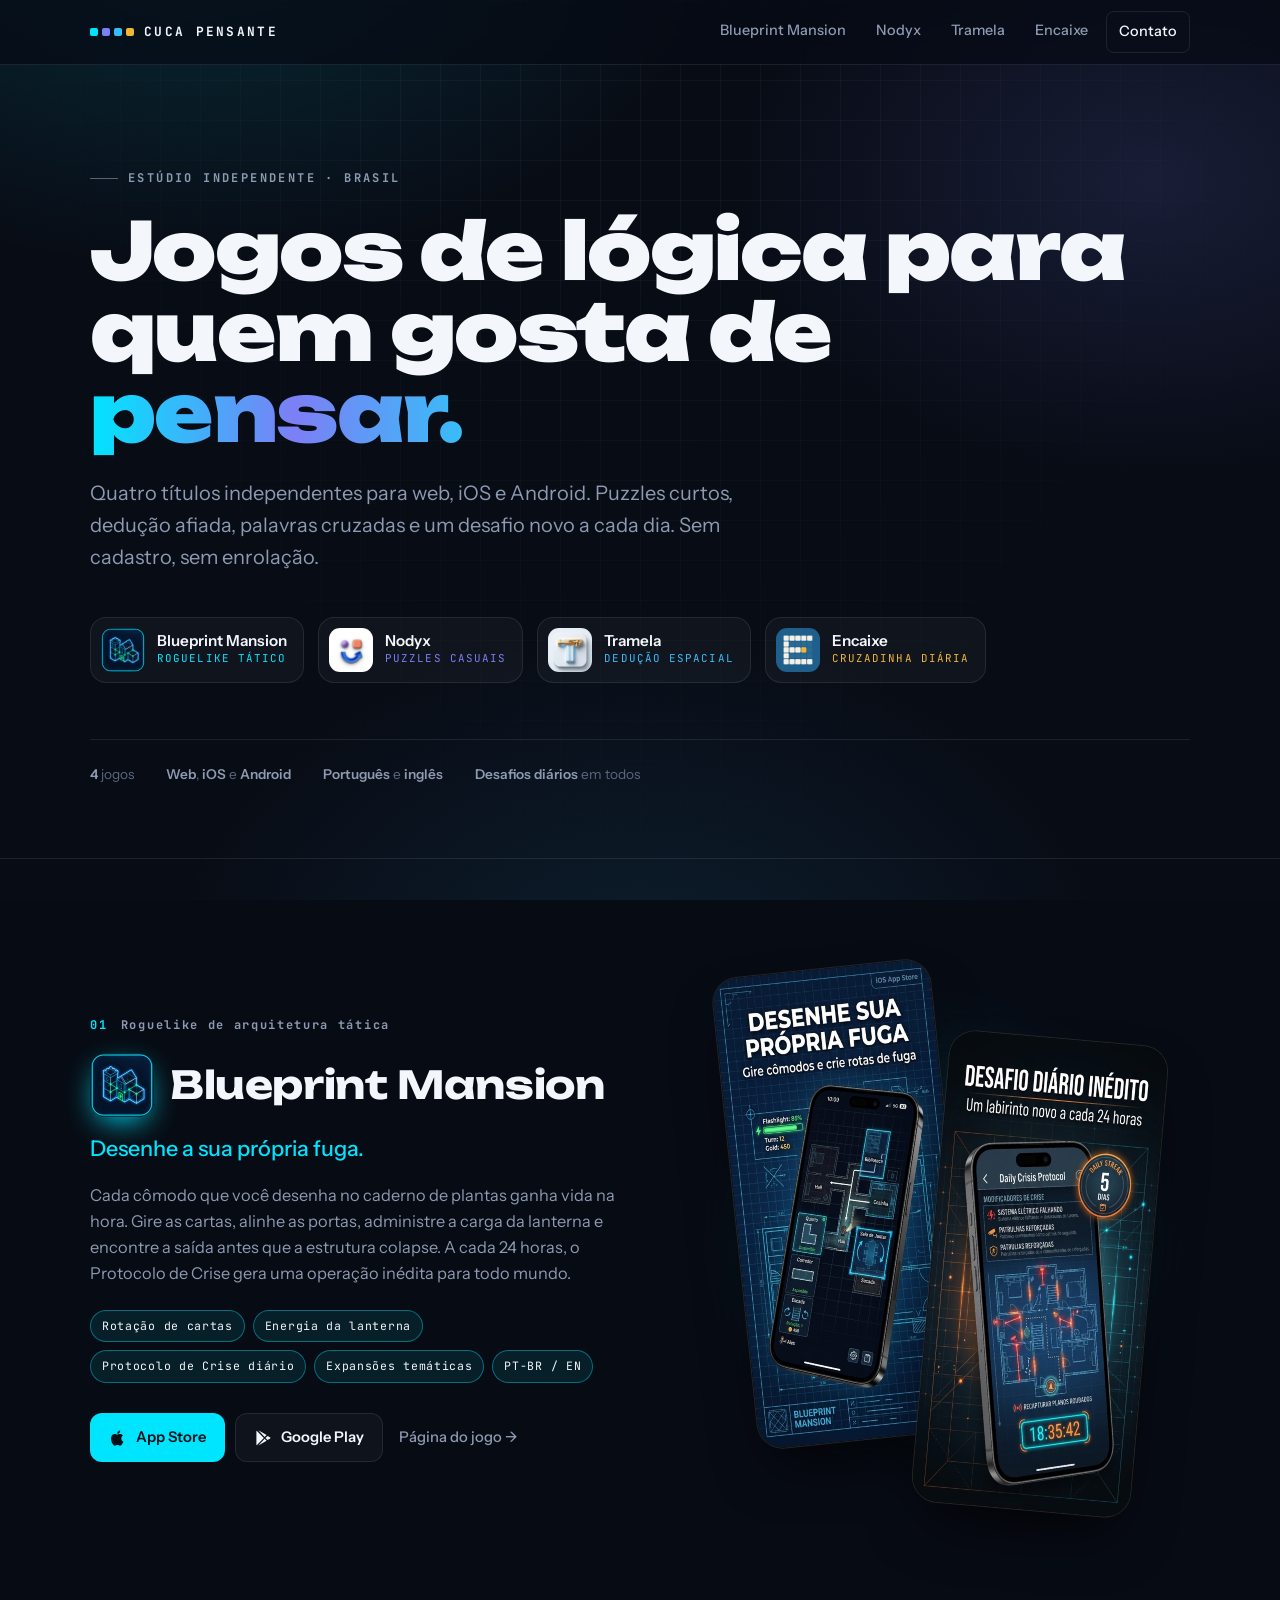
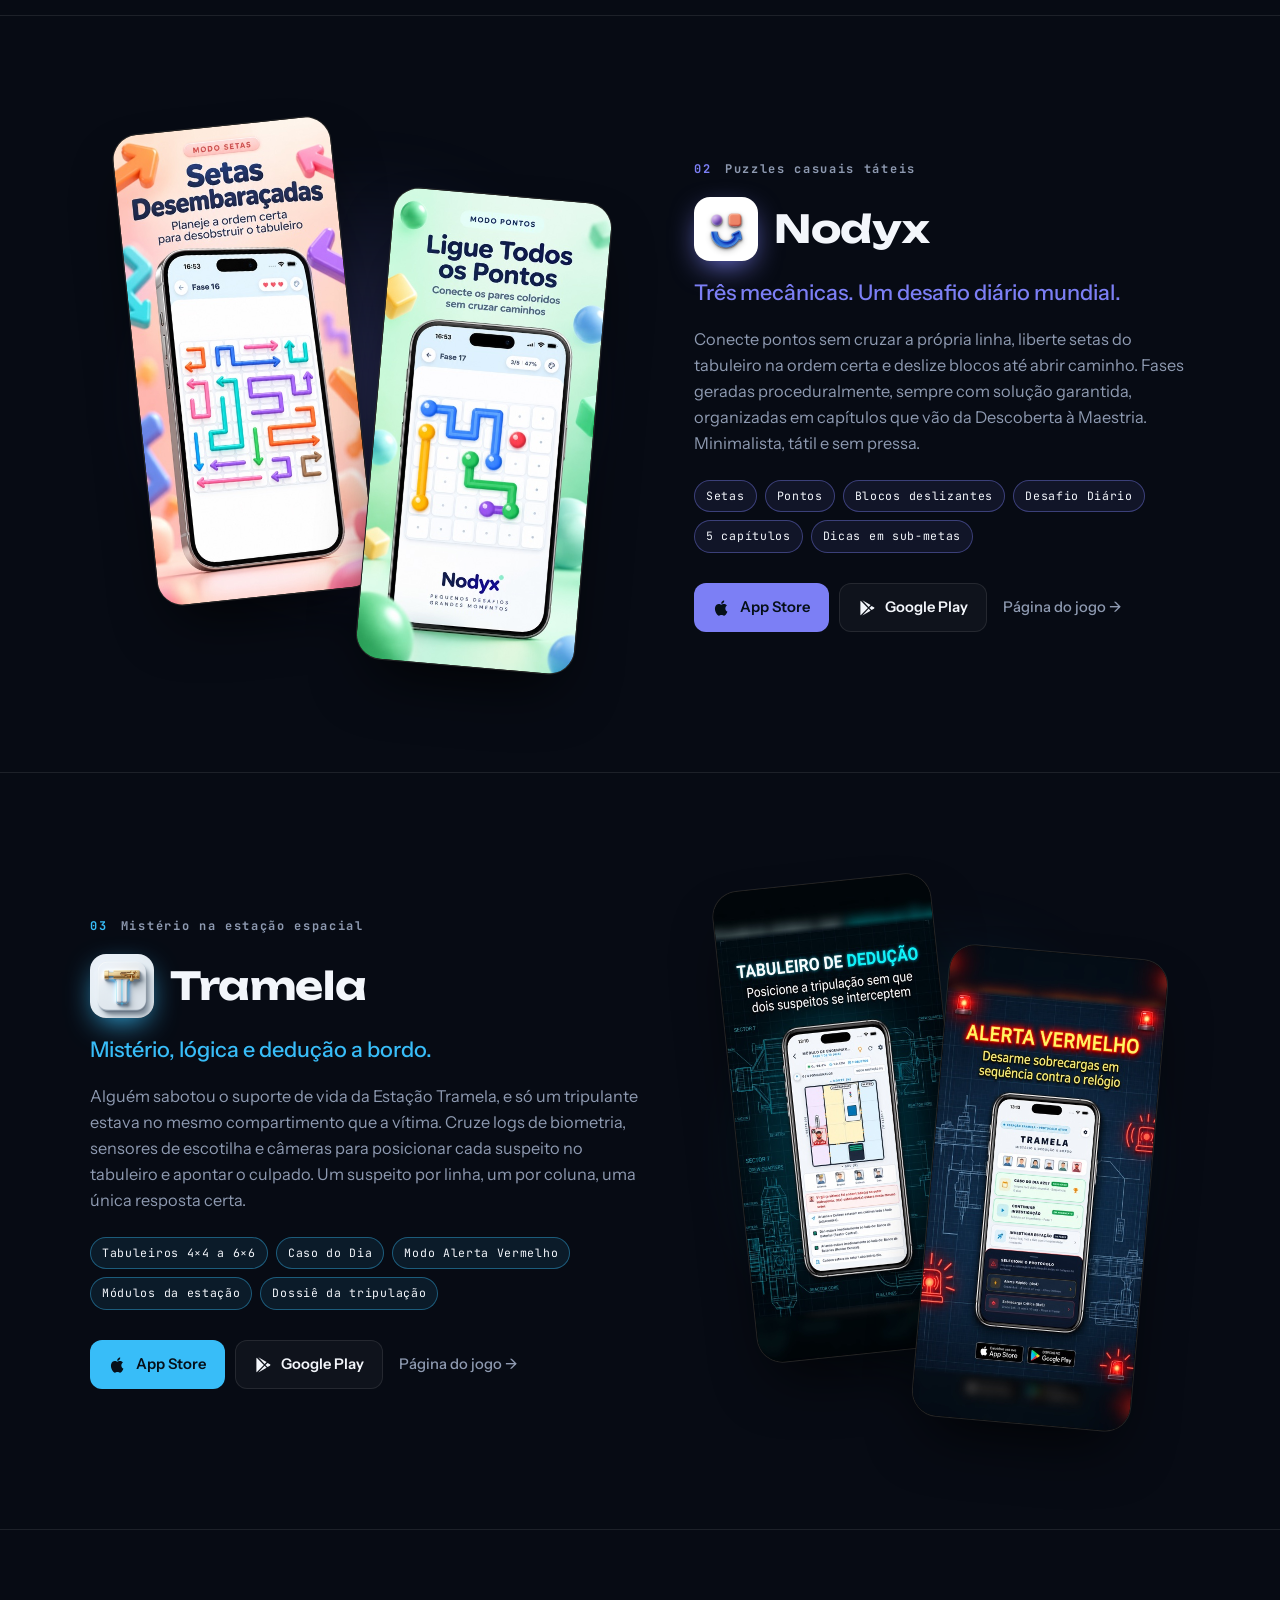
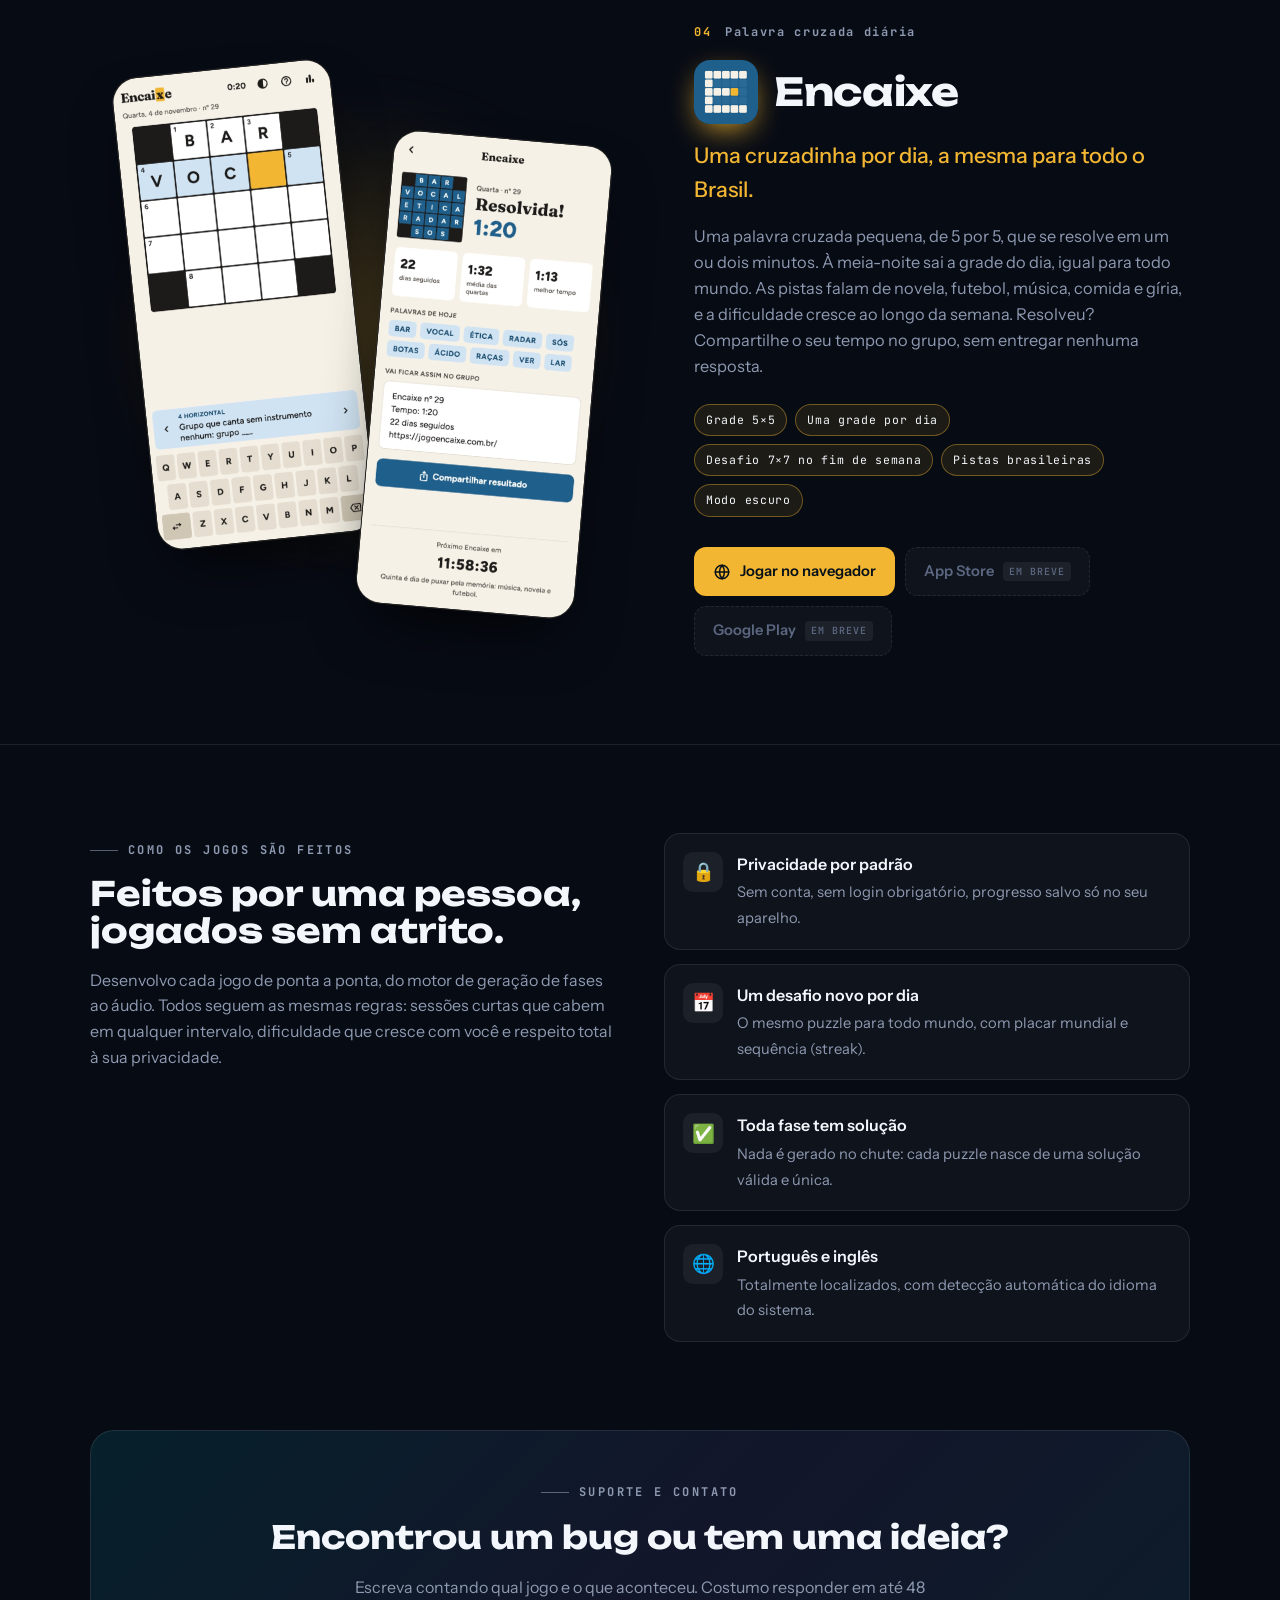
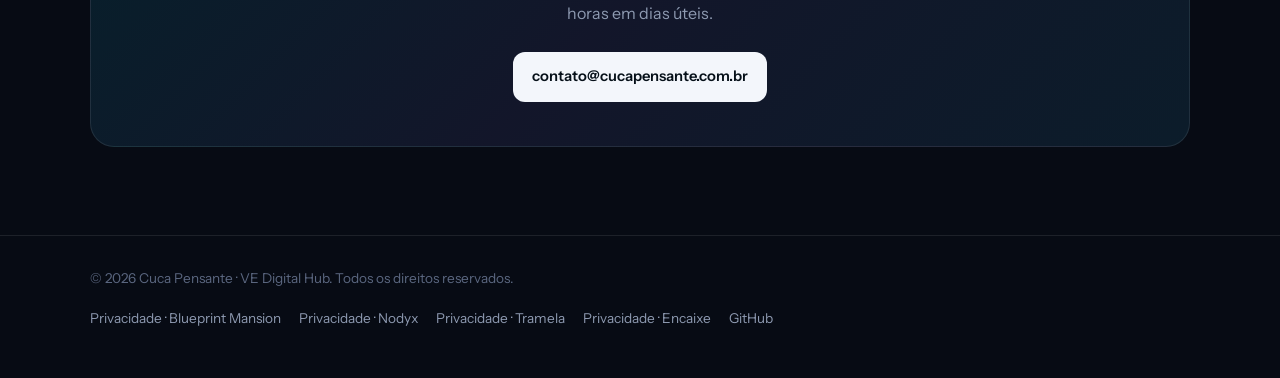
==== index.html @ a3a43d85 "feat: Cuca Pensante games hub Moved from emanuelcastro.github.io so the old address can keep serving" ====
<!DOCTYPE html>
<html lang="pt-BR">
<head>
  <meta charset="UTF-8">
  <meta name="viewport" content="width=device-width, initial-scale=1.0">
  <title>Cuca Pensante • Jogos de lógica e palavras</title>
  <meta name="description" content="Encaixe, Blueprint Mansion, Nodyx e Tramela: quatro jogos independentes de palavras, lógica, puzzle e dedução, feitos no Brasil para web, iOS e Android. Sem cadastro, sem enrolação.">
  <meta property="og:title" content="Cuca Pensante • Jogos para pensar">
  <meta property="og:description" content="Encaixe, Blueprint Mansion, Nodyx e Tramela — palavras cruzadas, puzzles de lógica e dedução para web, iOS e Android.">
  <meta property="og:type" content="website">
  <meta property="og:url" content="https://cucapensante.com.br/">
  <meta property="og:image" content="https://cucapensante.com.br/assets/blueprint-icon.png">
  <meta name="theme-color" content="#070B14">
  <link rel="icon" type="image/png" href="assets/nodyx-icon.png">
  <link rel="preconnect" href="https://fonts.googleapis.com">
  <link rel="preconnect" href="https://fonts.gstatic.com" crossorigin>
  <link href="https://fonts.googleapis.com/css2?family=Unbounded:wght@500;700;900&family=Instrument+Sans:ital,wght@0,400;0,500;0,600;1,400&family=JetBrains+Mono:wght@500;700&display=swap" rel="stylesheet">
  <style>
    :root {
      --bg: #070B14;
      --bg-2: #0C1322;
      --surface: rgba(255, 255, 255, 0.035);
      --line: rgba(255, 255, 255, 0.09);
      --text: #F3F6FB;
      --muted: #8E9AB1;
      --dim: #5B6780;

      --bm: #00E5FF;      /* Blueprint Mansion */
      --nx: #7C7FF5;      /* Nodyx */
      --tr: #38BDF8;      /* Tramela */
      --en: #F2B632;      /* Encaixe */
      --gold: #E5A93C;

      --display: 'Unbounded', system-ui, sans-serif;
      --body: 'Instrument Sans', system-ui, sans-serif;
      --mono: 'JetBrains Mono', ui-monospace, monospace;

      --ease: cubic-bezier(.2, .7, .2, 1);
    }

    * { box-sizing: border-box; margin: 0; padding: 0; }
    html { scroll-behavior: smooth; }

    body {
      font-family: var(--body);
      background: var(--bg);
      color: var(--text);
      line-height: 1.6;
      -webkit-font-smoothing: antialiased;
      overflow-x: hidden;
    }

    /* ---------- fundo: grade + brilho + grão ---------- */
    .backdrop {
      position: fixed; inset: 0; z-index: -1; pointer-events: none;
      background:
        radial-gradient(900px 600px at 15% -10%, rgba(0, 229, 255, 0.14), transparent 60%),
        radial-gradient(700px 500px at 90% 20%, rgba(124, 127, 245, 0.14), transparent 60%),
        radial-gradient(800px 600px at 50% 110%, rgba(56, 189, 248, 0.10), transparent 60%),
        var(--bg);
    }
    .backdrop::before {
      content: ""; position: absolute; inset: 0;
      background-image:
        linear-gradient(rgba(255,255,255,0.035) 1px, transparent 1px),
        linear-gradient(90deg, rgba(255,255,255,0.035) 1px, transparent 1px);
      background-size: 40px 40px;
      mask-image: radial-gradient(ellipse at 50% 0%, #000 20%, transparent 75%);
      -webkit-mask-image: radial-gradient(ellipse at 50% 0%, #000 20%, transparent 75%);
    }
    .backdrop::after {
      content: ""; position: absolute; inset: 0; opacity: .5; mix-blend-mode: overlay;
      background-image: url("data:image/svg+xml,%3Csvg xmlns='http://www.w3.org/2000/svg' width='160' height='160'%3E%3Cfilter id='n'%3E%3CfeTurbulence type='fractalNoise' baseFrequency='.9' numOctaves='2' stitchTiles='stitch'/%3E%3CfeColorMatrix values='0 0 0 0 1 0 0 0 0 1 0 0 0 0 1 0 0 0 .18 0'/%3E%3C/filter%3E%3Crect width='100%25' height='100%25' filter='url(%23n)'/%3E%3C/svg%3E");
    }

    .wrap { max-width: 1140px; margin: 0 auto; padding: 0 20px; }

    /* ---------- header ---------- */
    header {
      position: sticky; top: 0; z-index: 50;
      background: rgba(7, 11, 20, 0.7);
      backdrop-filter: blur(14px); -webkit-backdrop-filter: blur(14px);
      border-bottom: 1px solid var(--line);
    }
    .nav { display: flex; align-items: center; justify-content: space-between; height: 64px; }
    .wordmark {
      display: flex; align-items: center; gap: 10px; text-decoration: none; color: var(--text);
      font-family: var(--mono); font-size: .8rem; font-weight: 700; letter-spacing: .18em; text-transform: uppercase;
    }
    .wordmark .dots { display: flex; gap: 4px; }
    .wordmark .dots i { width: 8px; height: 8px; border-radius: 2px; display: block; }
    .wordmark .dots i:nth-child(1) { background: var(--bm); }
    .wordmark .dots i:nth-child(2) { background: var(--nx); }
    .wordmark .dots i:nth-child(3) { background: var(--tr); }
    .wordmark .dots i:nth-child(4) { background: var(--en); }
    nav { display: flex; gap: 6px; }
    nav a {
      color: var(--muted); text-decoration: none; font-size: .9rem; font-weight: 500;
      padding: 8px 12px; border-radius: 8px; transition: color .2s, background .2s;
    }
    nav a:hover { color: var(--text); background: var(--surface); }
    nav a.contact { color: var(--text); border: 1px solid var(--line); }
    @media (max-width: 640px) { nav a:not(.contact) { display: none; } }

    /* ---------- hero ---------- */
    .hero { padding: 96px 0 72px; position: relative; }
    .eyebrow {
      font-family: var(--mono); font-size: .75rem; font-weight: 700; letter-spacing: .2em; text-transform: uppercase;
      color: var(--muted); display: inline-flex; align-items: center; gap: 10px;
    }
    .eyebrow::before { content: ""; width: 28px; height: 1px; background: currentColor; opacity: .6; }
    .hero h1 {
      font-family: var(--display); font-weight: 900;
      font-size: clamp(2.3rem, 6.2vw, 5rem); line-height: 1.02; letter-spacing: -0.02em;
      margin: 22px 0 24px; max-width: 14ch;
    }
    .hero h1 em { font-style: normal; background: linear-gradient(90deg, var(--bm), var(--nx) 55%, var(--tr)); -webkit-background-clip: text; background-clip: text; color: transparent; }
    .hero p.lead { font-size: clamp(1.05rem, 1.6vw, 1.25rem); color: var(--muted); max-width: 52ch; }

    .dock {
      margin-top: 44px; display: flex; gap: 14px; flex-wrap: wrap;
    }
    .dock a {
      display: flex; align-items: center; gap: 12px; text-decoration: none; color: var(--text);
      padding: 10px 16px 10px 10px; border-radius: 16px; border: 1px solid var(--line); background: var(--surface);
      transition: transform .35s var(--ease), border-color .3s, box-shadow .3s;
    }
    .dock a:hover { transform: translateY(-4px); border-color: var(--c); box-shadow: 0 14px 40px -12px var(--c); }
    .dock img { width: 44px; height: 44px; border-radius: 11px; display: block; }
    .dock b { display: block; font-size: .95rem; font-weight: 600; line-height: 1.2; }
    .dock small { display: block; font-family: var(--mono); font-size: .68rem; letter-spacing: .1em; text-transform: uppercase; color: var(--c); }

    .hero-meta {
      margin-top: 56px; padding-top: 24px; border-top: 1px solid var(--line);
      display: flex; gap: 32px; flex-wrap: wrap; color: var(--dim); font-size: .85rem;
    }
    .hero-meta span b { color: var(--muted); font-weight: 600; }

    /* ---------- seções de jogo ---------- */
    .game { padding: 88px 0; border-top: 1px solid var(--line); position: relative; }
    .game .wrap {
      display: grid; grid-template-columns: 1.05fr .95fr; gap: 56px; align-items: center;
    }
    .game.flip .wrap > .copy { order: 2; }
    .game.flip .wrap > .visual { order: 1; }
    @media (max-width: 860px) {
      .game { padding: 64px 0; }
      .game .wrap { grid-template-columns: 1fr; gap: 40px; }
      .game.flip .wrap > .copy { order: 1; }
      .game.flip .wrap > .visual { order: 2; }
    }

    .game .num {
      font-family: var(--mono); font-size: .75rem; letter-spacing: .2em; color: var(--c); font-weight: 700;
      display: inline-flex; align-items: center; gap: 12px; margin-bottom: 18px;
    }
    .game .num::after { content: attr(data-tag); color: var(--muted); letter-spacing: .14em; }
    .game .title { display: flex; align-items: center; gap: 16px; margin-bottom: 14px; }
    .game .title img { width: 64px; height: 64px; border-radius: 16px; box-shadow: 0 10px 30px -8px var(--c); }
    .game h2 { font-family: var(--display); font-weight: 700; font-size: clamp(1.6rem, 3.2vw, 2.4rem); line-height: 1.05; letter-spacing: -0.01em; }
    .game h3 { font-family: var(--body); font-weight: 500; font-size: clamp(1.1rem, 1.8vw, 1.35rem); color: var(--c); margin-bottom: 16px; }
    .game p { color: var(--muted); font-size: 1.02rem; max-width: 56ch; }

    .chips { display: flex; flex-wrap: wrap; gap: 8px; margin: 24px 0 30px; }
    .chips span {
      font-family: var(--mono); font-size: .72rem; letter-spacing: .06em; padding: 6px 11px; border-radius: 999px;
      border: 1px solid color-mix(in srgb, var(--c) 40%, transparent); color: var(--text);
      background: color-mix(in srgb, var(--c) 9%, transparent);
    }

    .actions { display: flex; flex-wrap: wrap; gap: 10px; align-items: center; }
    .btn {
      display: inline-flex; align-items: center; gap: 9px; text-decoration: none; font-weight: 600; font-size: .92rem;
      padding: 12px 18px; border-radius: 12px; border: 1px solid var(--line); color: var(--text); background: var(--surface);
      transition: transform .3s var(--ease), border-color .2s, background .2s;
    }
    .btn svg { width: 18px; height: 18px; flex: none; }
    .btn:hover { transform: translateY(-2px); border-color: var(--c); }
    .btn.primary { background: var(--c); color: #061019; border-color: transparent; }
    .btn.primary:hover { filter: brightness(1.08); }
    .btn.soon { color: var(--dim); cursor: default; border-style: dashed; }
    .btn.soon:hover { transform: none; border-color: var(--line); }
    .btn.soon small { font-family: var(--mono); font-size: .62rem; letter-spacing: .1em; text-transform: uppercase; padding: 2px 6px; border-radius: 4px; background: rgba(255,255,255,.06); }
    .link {
      color: var(--muted); text-decoration: none; font-size: .92rem; font-weight: 500; padding: 12px 6px;
      transition: color .2s;
    }
    .link:hover { color: var(--c); }
    .link::after { content: " →"; }

    /* visual: screenshots empilhados */
    .visual { position: relative; }
    .visual::before {
      content: ""; position: absolute; inset: 10% 5%; border-radius: 50%; z-index: 0;
      background: radial-gradient(closest-side, color-mix(in srgb, var(--c) 28%, transparent), transparent);
      filter: blur(30px);
    }
    .shots { position: relative; z-index: 1; height: 580px; }
    .shot {
      position: absolute; width: 52%; max-width: 220px; border-radius: 26px; overflow: hidden;
      border: 1px solid rgba(255,255,255,.14); background: #000;
      box-shadow: 0 30px 60px -20px rgba(0,0,0,.8), 0 0 0 1px rgba(0,0,0,.6) inset;
      transition: transform .6s var(--ease);
    }
    .shot img { width: 100%; display: block; }
    .shot.a { left: 8%; top: 20px; transform: rotate(-6deg); }
    .shot.b { right: 8%; top: 90px; transform: rotate(5deg); }
    .visual:hover .shot.a { transform: rotate(-8deg) translate(-8px, -6px); }
    .visual:hover .shot.b { transform: rotate(7deg) translate(8px, 6px); }
    @media (max-width: 860px) {
      .shots { height: min(520px, calc(0.46 * (100vw - 40px) * 2.17 + 70px)); }
      .shot { width: 46%; }
      .shot.b { top: 60px; }
    }

    /* ---------- faixa "sobre" ---------- */
    .about { padding: 88px 0; border-top: 1px solid var(--line); }
    .about .wrap { display: grid; grid-template-columns: 1fr 1fr; gap: 48px; align-items: start; }
    @media (max-width: 860px) { .about .wrap { grid-template-columns: 1fr; } }
    .about h2 { font-family: var(--display); font-weight: 700; font-size: clamp(1.5rem, 3vw, 2.1rem); line-height: 1.1; margin: 16px 0 18px; }
    .about p { color: var(--muted); max-width: 50ch; }
    .principles { display: grid; gap: 14px; }
    .principle {
      display: grid; grid-template-columns: 40px 1fr; gap: 14px; padding: 18px; border-radius: 16px;
      border: 1px solid var(--line); background: var(--surface);
    }
    .principle .ic { width: 40px; height: 40px; border-radius: 10px; display: grid; place-items: center; font-size: 1.15rem; background: rgba(255,255,255,.05); }
    .principle b { display: block; font-weight: 600; margin-bottom: 2px; }
    .principle span { color: var(--muted); font-size: .92rem; }

    /* ---------- contato + footer ---------- */
    .contact-band { padding: 0 0 88px; }
    .contact-band .card {
      border-radius: 24px; padding: 44px; text-align: center; position: relative; overflow: hidden;
      border: 1px solid var(--line);
      background: linear-gradient(135deg, rgba(0,229,255,.10), rgba(124,127,245,.10) 50%, rgba(56,189,248,.10));
    }
    .contact-band h2 { font-family: var(--display); font-weight: 700; font-size: clamp(1.4rem, 2.8vw, 2rem); margin: 10px 0 12px; }
    .contact-band p { color: var(--muted); max-width: 52ch; margin: 0 auto 26px; }
    .contact-band .btn.primary { --c: var(--text); }

    footer { border-top: 1px solid var(--line); padding: 32px 0 48px; color: var(--dim); font-size: .85rem; }
    footer .wrap { display: flex; flex-wrap: wrap; justify-content: space-between; gap: 18px; align-items: center; }
    footer .links { display: flex; flex-wrap: wrap; gap: 6px 18px; }
    footer a { color: var(--muted); text-decoration: none; }
    footer a:hover { color: var(--text); }

    /* ---------- animações de entrada ---------- */
    .reveal { opacity: 0; transform: translateY(22px); transition: opacity .8s var(--ease), transform .8s var(--ease); }
    .reveal.in { opacity: 1; transform: none; }
    .hero .reveal { transition-delay: calc(var(--i, 0) * 110ms); }
    @media (prefers-reduced-motion: reduce) {
      .reveal { opacity: 1; transform: none; transition: none; }
    }
  </style>
</head>
<body>
  <div class="backdrop" aria-hidden="true"></div>

  <header>
    <div class="wrap nav">
      <a href="#" class="wordmark"><span class="dots"><i></i><i></i><i></i><i></i></span>Cuca Pensante</a>
      <nav>
        <a href="#blueprint-mansion">Blueprint Mansion</a>
        <a href="#nodyx">Nodyx</a>
        <a href="#tramela">Tramela</a>
        <a href="#encaixe">Encaixe</a>
        <a href="#contato" class="contact">Contato</a>
      </nav>
    </div>
  </header>

  <main>
    <!-- ================= HERO ================= -->
    <section class="hero">
      <div class="wrap">
        <div class="eyebrow reveal" style="--i:0">Estúdio independente · Brasil</div>
        <h1 class="reveal" style="--i:1">Jogos de lógica para quem gosta de <em>pensar.</em></h1>
        <p class="lead reveal" style="--i:2">Quatro títulos independentes para web, iOS e Android. Puzzles curtos, dedução afiada, palavras cruzadas e um desafio novo a cada dia. Sem cadastro, sem enrolação.</p>

        <div class="dock reveal" style="--i:3">
          <a href="#blueprint-mansion" style="--c: var(--bm)">
            <img src="assets/blueprint-icon.png" alt="">
            <span><b>Blueprint Mansion</b><small>Roguelike tático</small></span>
          </a>
          <a href="#nodyx" style="--c: var(--nx)">
            <img src="assets/nodyx-icon.png" alt="">
            <span><b>Nodyx</b><small>Puzzles casuais</small></span>
          </a>
          <a href="#tramela" style="--c: var(--tr)">
            <img src="assets/tramela-icon.png" alt="">
            <span><b>Tramela</b><small>Dedução espacial</small></span>
          </a>
          <a href="#encaixe" style="--c: var(--en)">
            <img src="assets/encaixe-icon.png" alt="">
            <span><b>Encaixe</b><small>Cruzadinha diária</small></span>
          </a>
        </div>

        <div class="hero-meta reveal" style="--i:4">
          <span><b>4</b> jogos</span>
          <span><b>Web</b>, <b>iOS</b> e <b>Android</b></span>
          <span><b>Português</b> e <b>inglês</b></span>
          <span><b>Desafios diários</b> em todos</span>
        </div>
      </div>
    </section>

    <!-- ================= BLUEPRINT MANSION ================= -->
    <section class="game" id="blueprint-mansion" style="--c: var(--bm)">
      <div class="wrap">
        <div class="copy reveal">
          <div class="num" data-tag="Roguelike de arquitetura tática">01</div>
          <div class="title">
            <img src="assets/blueprint-icon.png" alt="Ícone do Blueprint Mansion">
            <h2>Blueprint Mansion</h2>
          </div>
          <h3>Desenhe a sua própria fuga.</h3>
          <p>Cada cômodo que você desenha no caderno de plantas ganha vida na hora. Gire as cartas, alinhe as portas, administre a carga da lanterna e encontre a saída antes que a estrutura colapse. A cada 24 horas, o Protocolo de Crise gera uma operação inédita para todo mundo.</p>
          <div class="chips">
            <span>Rotação de cartas</span><span>Energia da lanterna</span><span>Protocolo de Crise diário</span><span>Expansões temáticas</span><span>PT-BR / EN</span>
          </div>
          <div class="actions">
            <a class="btn primary" href="https://apps.apple.com/app/id6810502871" target="_blank" rel="noopener">
              <svg viewBox="0 0 24 24" fill="currentColor"><path d="M16.4 12.6c0-2.6 2.1-3.8 2.2-3.9-1.2-1.8-3.1-2-3.7-2-1.6-.2-3.1.9-3.9.9-.8 0-2-.9-3.4-.9-1.7 0-3.3 1-4.2 2.6-1.8 3.1-.5 7.8 1.3 10.3.9 1.2 1.9 2.6 3.2 2.6 1.3-.1 1.8-.8 3.4-.8 1.6 0 2 .8 3.4.8 1.4 0 2.3-1.3 3.1-2.5 1-1.4 1.4-2.8 1.4-2.9-.1 0-2.8-1.1-2.8-4.2zM13.9 5c.7-.8 1.2-2 1-3.1-1 0-2.2.7-2.9 1.5-.6.7-1.2 1.9-1 3 1.1.1 2.2-.6 2.9-1.4z"/></svg>
              App Store
            </a>
            <a class="btn" href="https://play.google.com/store/apps/details?id=com.blueprint.mansion.blueprint_mansion" target="_blank" rel="noopener">
              <svg viewBox="0 0 24 24" fill="currentColor"><path d="M3.6 2.3c-.3.3-.4.7-.4 1.2v17c0 .5.1.9.4 1.2l9.5-9.7-9.5-9.7zm10.6 10.8 2.6 2.6-11 6.3 8.4-8.9zm3.9-3.8 3.1 1.8c.9.5.9 1.3 0 1.8l-3.1 1.8-2.8-2.7 2.8-2.7zM5.8 1.6l11 6.3-2.6 2.6-8.4-8.9z"/></svg>
              Google Play
            </a>
            <a class="link" href="apps/blueprint-mansion/">Página do jogo</a>
          </div>
        </div>
        <div class="visual reveal">
          <div class="shots">
            <figure class="shot a"><img src="assets/blueprint-1.jpg" alt="Tela de gameplay do Blueprint Mansion com rota de fuga" loading="lazy"></figure>
            <figure class="shot b"><img src="assets/blueprint-2.jpg" alt="Desafio diário do Blueprint Mansion" loading="lazy"></figure>
          </div>
        </div>
      </div>
    </section>

    <!-- ================= NODYX ================= -->
    <section class="game flip" id="nodyx" style="--c: var(--nx)">
      <div class="wrap">
        <div class="copy reveal">
          <div class="num" data-tag="Puzzles casuais táteis">02</div>
          <div class="title">
            <img src="assets/nodyx-icon.png" alt="Ícone do Nodyx">
            <h2>Nodyx</h2>
          </div>
          <h3>Três mecânicas. Um desafio diário mundial.</h3>
          <p>Conecte pontos sem cruzar a própria linha, liberte setas do tabuleiro na ordem certa e deslize blocos até abrir caminho. Fases geradas proceduralmente, sempre com solução garantida, organizadas em capítulos que vão da Descoberta à Maestria. Minimalista, tátil e sem pressa.</p>
          <div class="chips">
            <span>Setas</span><span>Pontos</span><span>Blocos deslizantes</span><span>Desafio Diário</span><span>5 capítulos</span><span>Dicas em sub-metas</span>
          </div>
          <div class="actions">
            <a class="btn primary" href="https://apps.apple.com/app/id6813184656" target="_blank" rel="noopener">
              <svg viewBox="0 0 24 24" fill="currentColor"><path d="M16.4 12.6c0-2.6 2.1-3.8 2.2-3.9-1.2-1.8-3.1-2-3.7-2-1.6-.2-3.1.9-3.9.9-.8 0-2-.9-3.4-.9-1.7 0-3.3 1-4.2 2.6-1.8 3.1-.5 7.8 1.3 10.3.9 1.2 1.9 2.6 3.2 2.6 1.3-.1 1.8-.8 3.4-.8 1.6 0 2 .8 3.4.8 1.4 0 2.3-1.3 3.1-2.5 1-1.4 1.4-2.8 1.4-2.9-.1 0-2.8-1.1-2.8-4.2zM13.9 5c.7-.8 1.2-2 1-3.1-1 0-2.2.7-2.9 1.5-.6.7-1.2 1.9-1 3 1.1.1 2.2-.6 2.9-1.4z"/></svg>
              App Store
            </a>
            <a class="btn" href="https://play.google.com/store/apps/details?id=com.nodyx.app" target="_blank" rel="noopener">
              <svg viewBox="0 0 24 24" fill="currentColor"><path d="M3.6 2.3c-.3.3-.4.7-.4 1.2v17c0 .5.1.9.4 1.2l9.5-9.7-9.5-9.7zm10.6 10.8 2.6 2.6-11 6.3 8.4-8.9zm3.9-3.8 3.1 1.8c.9.5.9 1.3 0 1.8l-3.1 1.8-2.8-2.7 2.8-2.7zM5.8 1.6l11 6.3-2.6 2.6-8.4-8.9z"/></svg>
              Google Play
            </a>
            <a class="link" href="apps/nodyx/">Página do jogo</a>
          </div>
        </div>
        <div class="visual reveal">
          <div class="shots">
            <figure class="shot a"><img src="assets/nodyx-3.jpg" alt="Modo Setas do Nodyx" loading="lazy"></figure>
            <figure class="shot b"><img src="assets/nodyx-4.jpg" alt="Modo Pontos do Nodyx" loading="lazy"></figure>
          </div>
        </div>
      </div>
    </section>

    <!-- ================= TRAMELA ================= -->
    <section class="game" id="tramela" style="--c: var(--tr)">
      <div class="wrap">
        <div class="copy reveal">
          <div class="num" data-tag="Mistério na estação espacial">03</div>
          <div class="title">
            <img src="assets/tramela-icon.png" alt="Ícone do Tramela">
            <h2>Tramela</h2>
          </div>
          <h3>Mistério, lógica e dedução a bordo.</h3>
          <p>Alguém sabotou o suporte de vida da Estação Tramela, e só um tripulante estava no mesmo compartimento que a vítima. Cruze logs de biometria, sensores de escotilha e câmeras para posicionar cada suspeito no tabuleiro e apontar o culpado. Um suspeito por linha, um por coluna, uma única resposta certa.</p>
          <div class="chips">
            <span>Tabuleiros 4×4 a 6×6</span><span>Caso do Dia</span><span>Modo Alerta Vermelho</span><span>Módulos da estação</span><span>Dossiê da tripulação</span>
          </div>
          <div class="actions">
            <a class="btn primary" href="https://apps.apple.com/app/id6811934030" target="_blank" rel="noopener">
              <svg viewBox="0 0 24 24" fill="currentColor"><path d="M16.4 12.6c0-2.6 2.1-3.8 2.2-3.9-1.2-1.8-3.1-2-3.7-2-1.6-.2-3.1.9-3.9.9-.8 0-2-.9-3.4-.9-1.7 0-3.3 1-4.2 2.6-1.8 3.1-.5 7.8 1.3 10.3.9 1.2 1.9 2.6 3.2 2.6 1.3-.1 1.8-.8 3.4-.8 1.6 0 2 .8 3.4.8 1.4 0 2.3-1.3 3.1-2.5 1-1.4 1.4-2.8 1.4-2.9-.1 0-2.8-1.1-2.8-4.2zM13.9 5c.7-.8 1.2-2 1-3.1-1 0-2.2.7-2.9 1.5-.6.7-1.2 1.9-1 3 1.1.1 2.2-.6 2.9-1.4z"/></svg>
              App Store
            </a>
            <a class="btn" href="https://play.google.com/store/apps/details?id=com.vedigitalhub.tramela_app" target="_blank" rel="noopener">
              <svg viewBox="0 0 24 24" fill="currentColor"><path d="M3.6 2.3c-.3.3-.4.7-.4 1.2v17c0 .5.1.9.4 1.2l9.5-9.7-9.5-9.7zm10.6 10.8 2.6 2.6-11 6.3 8.4-8.9zm3.9-3.8 3.1 1.8c.9.5.9 1.3 0 1.8l-3.1 1.8-2.8-2.7 2.8-2.7zM5.8 1.6l11 6.3-2.6 2.6-8.4-8.9z"/></svg>
              Google Play
            </a>
            <a class="link" href="apps/tramela/">Página do jogo</a>
          </div>
        </div>
        <div class="visual reveal">
          <div class="shots">
            <figure class="shot a"><img src="assets/tramela-2.jpg" alt="Tabuleiro de dedução do Tramela" loading="lazy"></figure>
            <figure class="shot b"><img src="assets/tramela-4.jpg" alt="Modo Alerta Vermelho do Tramela" loading="lazy"></figure>
          </div>
        </div>
      </div>
    </section>

    <!-- ================= ENCAIXE ================= -->
    <section class="game flip" id="encaixe" style="--c: var(--en)">
      <div class="wrap">
        <div class="copy reveal">
          <div class="num" data-tag="Palavra cruzada diária">04</div>
          <div class="title">
            <img src="assets/encaixe-icon.png" alt="Ícone do Encaixe">
            <h2>Encaixe</h2>
          </div>
          <h3>Uma cruzadinha por dia, a mesma para todo o Brasil.</h3>
          <p>Uma palavra cruzada pequena, de 5 por 5, que se resolve em um ou dois minutos. À meia-noite sai a grade do dia, igual para todo mundo. As pistas falam de novela, futebol, música, comida e gíria, e a dificuldade cresce ao longo da semana. Resolveu? Compartilhe o seu tempo no grupo, sem entregar nenhuma resposta.</p>
          <div class="chips">
            <span>Grade 5×5</span><span>Uma grade por dia</span><span>Desafio 7×7 no fim de semana</span><span>Pistas brasileiras</span><span>Modo escuro</span>
          </div>
          <div class="actions">
            <a class="btn primary" href="https://jogoencaixe.com.br/" target="_blank" rel="noopener">
              <svg viewBox="0 0 24 24" fill="none" stroke="currentColor" stroke-width="2" stroke-linecap="round" stroke-linejoin="round"><circle cx="12" cy="12" r="9"/><path d="M3 12h18M12 3a14 14 0 0 1 0 18M12 3a14 14 0 0 0 0 18"/></svg>
              Jogar no navegador
            </a>
            <span class="btn soon" aria-disabled="true">App Store <small>em breve</small></span>
            <span class="btn soon" aria-disabled="true">Google Play <small>em breve</small></span>
          </div>
        </div>
        <div class="visual reveal">
          <div class="shots">
            <figure class="shot a"><img src="assets/encaixe-1.jpg" alt="Grade do dia do Encaixe sendo resolvida" loading="lazy"></figure>
            <figure class="shot b"><img src="assets/encaixe-2.jpg" alt="Resultado do Encaixe com o tempo para compartilhar" loading="lazy"></figure>
          </div>
        </div>
      </div>
    </section>

    <!-- ================= SOBRE ================= -->
    <section class="about" id="sobre">
      <div class="wrap">
        <div class="reveal">
          <div class="eyebrow">Como os jogos são feitos</div>
          <h2>Feitos por uma pessoa, jogados sem atrito.</h2>
          <p>Desenvolvo cada jogo de ponta a ponta, do motor de geração de fases ao áudio. Todos seguem as mesmas regras: sessões curtas que cabem em qualquer intervalo, dificuldade que cresce com você e respeito total à sua privacidade.</p>
        </div>
        <div class="principles reveal">
          <div class="principle"><div class="ic">🔒</div><div><b>Privacidade por padrão</b><span>Sem conta, sem login obrigatório, progresso salvo só no seu aparelho.</span></div></div>
          <div class="principle"><div class="ic">📅</div><div><b>Um desafio novo por dia</b><span>O mesmo puzzle para todo mundo, com placar mundial e sequência (streak).</span></div></div>
          <div class="principle"><div class="ic">✅</div><div><b>Toda fase tem solução</b><span>Nada é gerado no chute: cada puzzle nasce de uma solução válida e única.</span></div></div>
          <div class="principle"><div class="ic">🌐</div><div><b>Português e inglês</b><span>Totalmente localizados, com detecção automática do idioma do sistema.</span></div></div>
        </div>
      </div>
    </section>

    <!-- ================= CONTATO ================= -->
    <section class="contact-band" id="contato">
      <div class="wrap">
        <div class="card reveal">
          <div class="eyebrow">Suporte e contato</div>
          <h2>Encontrou um bug ou tem uma ideia?</h2>
          <p>Escreva contando qual jogo e o que aconteceu. Costumo responder em até 48 horas em dias úteis.</p>
          <a class="btn primary" href="mailto:contato@cucapensante.com.br?subject=Contato%20-%20Jogos">contato@cucapensante.com.br</a>
        </div>
      </div>
    </section>
  </main>

  <footer>
    <div class="wrap">
      <div>© 2026 Cuca Pensante · VE Digital Hub. Todos os direitos reservados.</div>
      <div class="links">
        <a href="https://emanuelcastro.github.io/blueprint-mansion/privacy.html">Privacidade · Blueprint Mansion</a>
        <a href="https://emanuelcastro.github.io/nodyx/privacy.html">Privacidade · Nodyx</a>
        <a href="https://emanuelcastro.github.io/tramela/privacy.html">Privacidade · Tramela</a>
        <a href="https://jogoencaixe.com.br/privacidade/">Privacidade · Encaixe</a>
        <a href="https://github.com/emanuelcastro" target="_blank" rel="noopener">GitHub</a>
      </div>
    </div>
  </footer>

  <script>
    (function () {
      var els = document.querySelectorAll('.reveal');
      if (!('IntersectionObserver' in window)) { els.forEach(function (e) { e.classList.add('in'); }); return; }
      var io = new IntersectionObserver(function (entries) {
        entries.forEach(function (en) {
          if (en.isIntersecting) { en.target.classList.add('in'); io.unobserve(en.target); }
        });
      }, { threshold: 0.12, rootMargin: '0px 0px -40px 0px' });
      els.forEach(function (e) { io.observe(e); });
    })();
  </script>
</body>
</html>
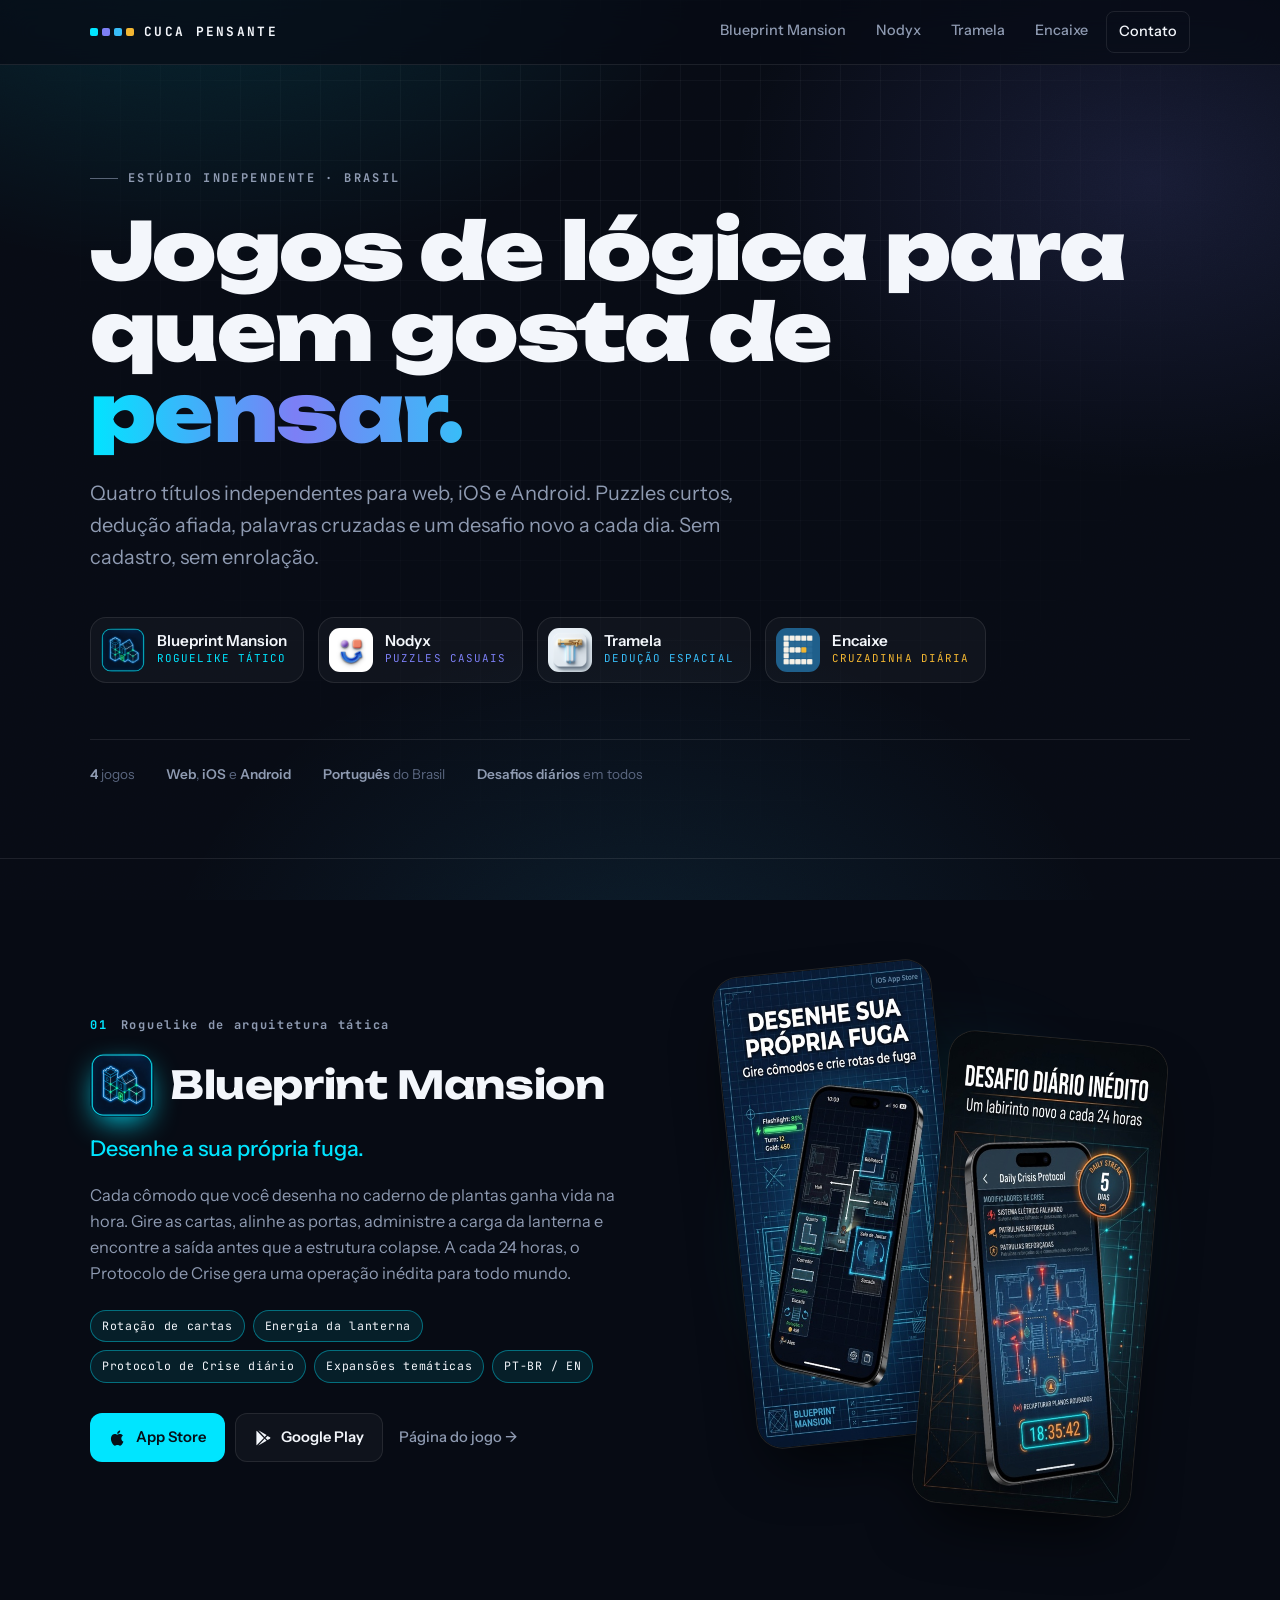
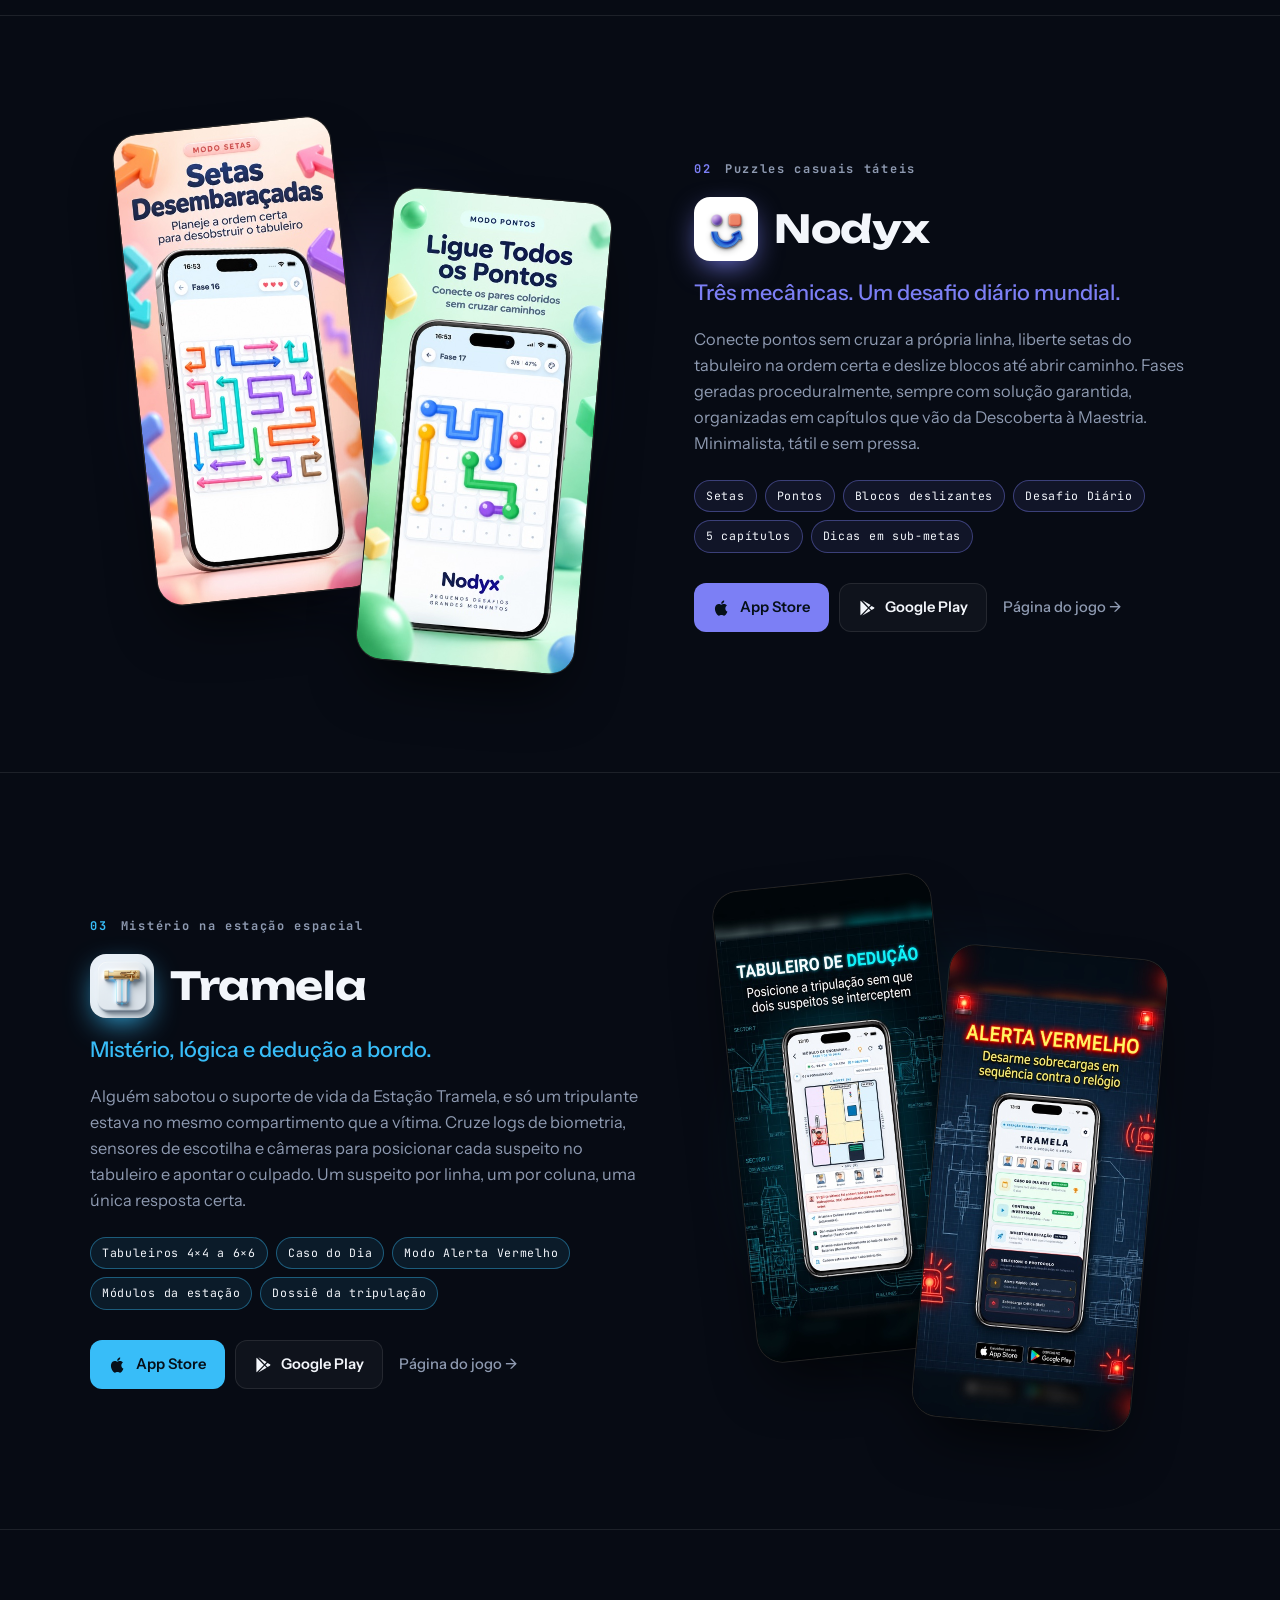
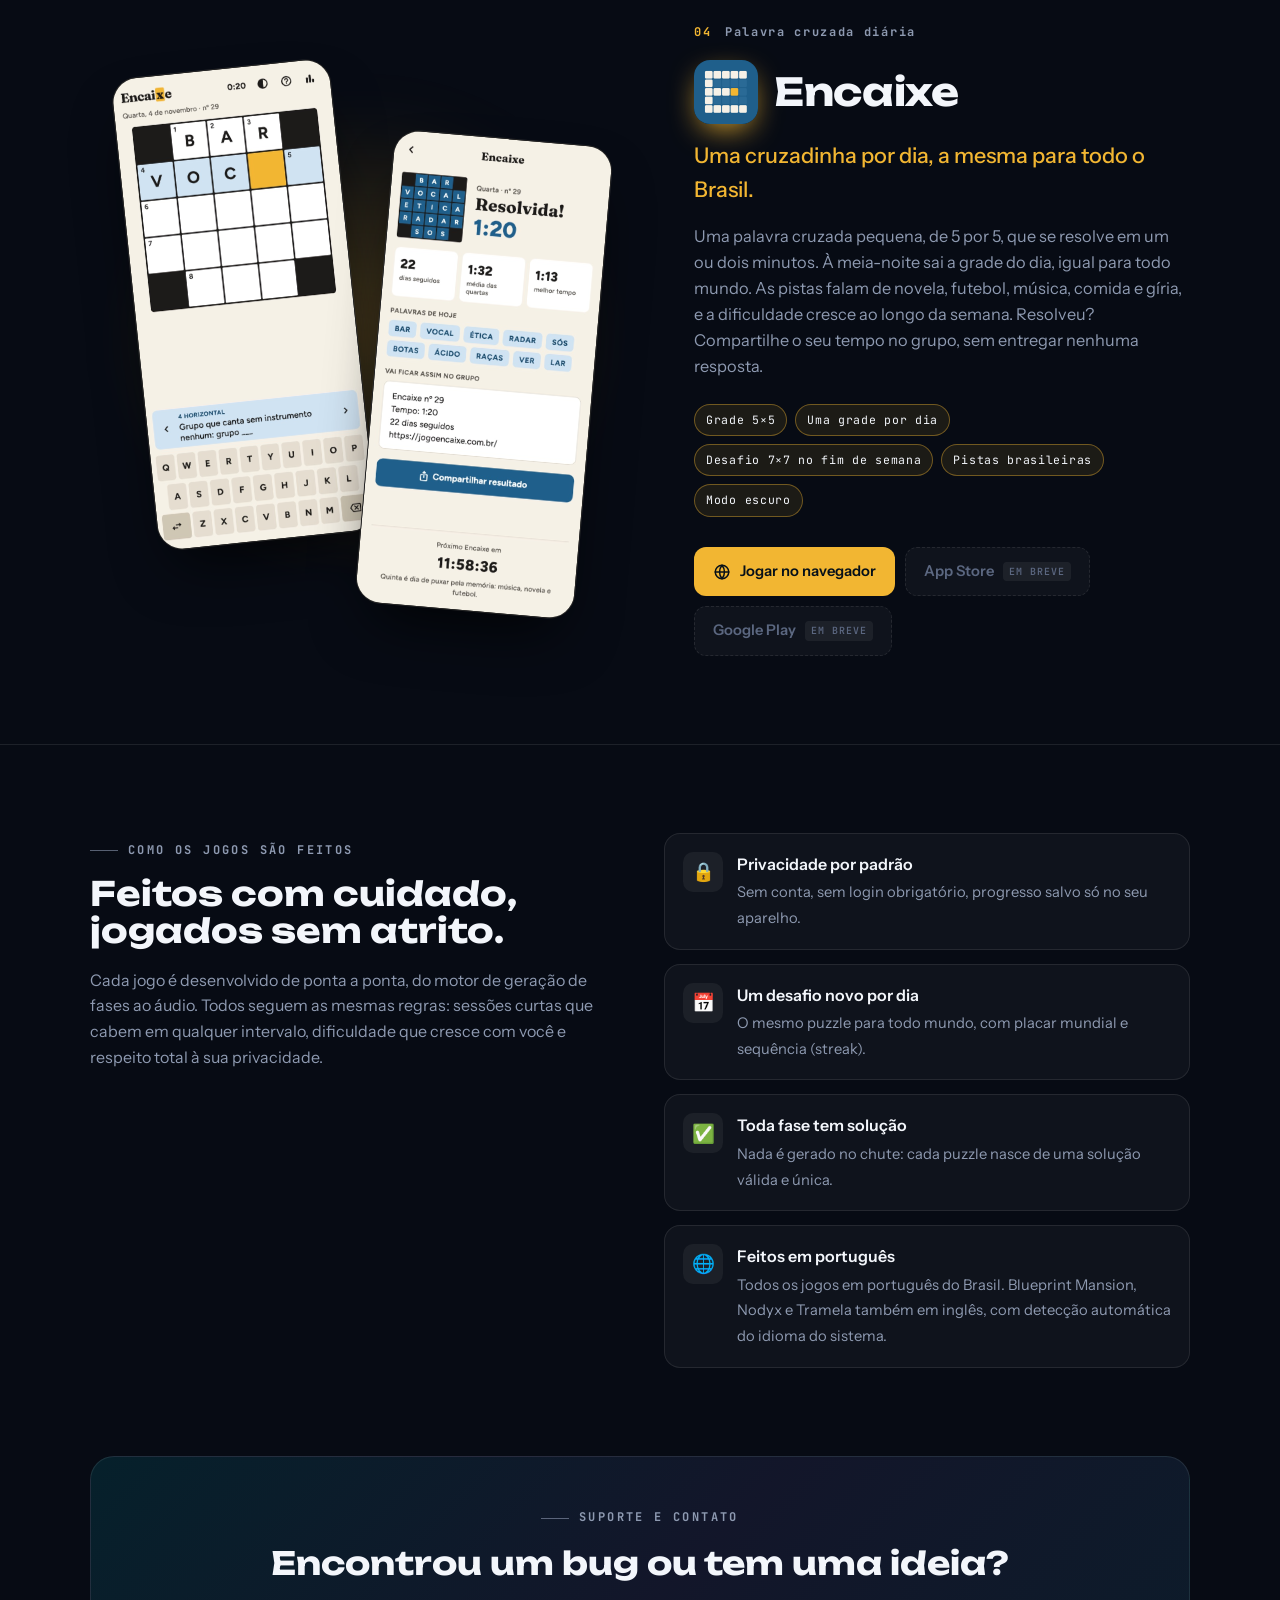
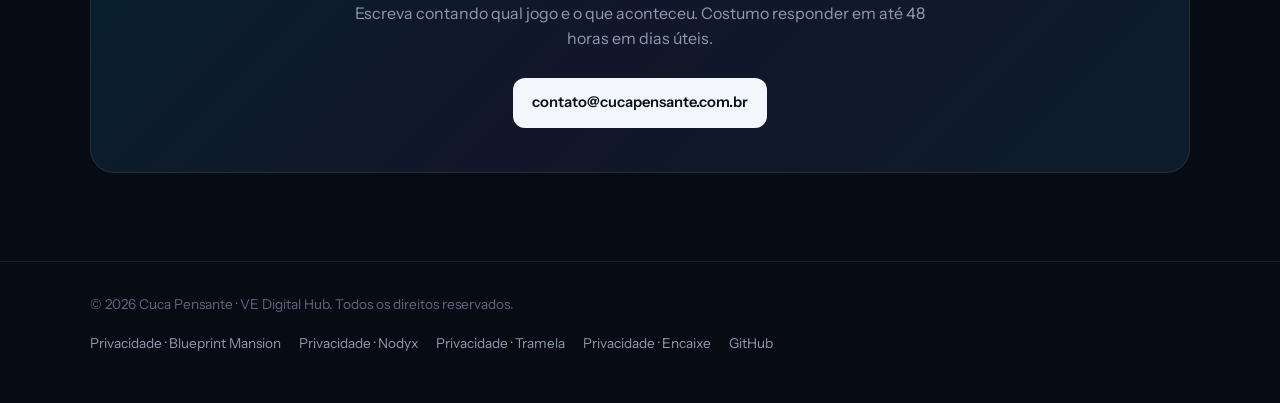
==== commit ca48ab93: "copy: neutral voice in about section, fix language claims Co-Authored-By: Claude Sonnet 5.5 <noreply" ====
--- a/index.html
+++ b/index.html
@@ -300,7 +300,7 @@
         <div class="hero-meta reveal" style="--i:4">
           <span><b>4</b> jogos</span>
           <span><b>Web</b>, <b>iOS</b> e <b>Android</b></span>
-          <span><b>Português</b> e <b>inglês</b></span>
+          <span><b>Português</b> do Brasil</span>
           <span><b>Desafios diários</b> em todos</span>
         </div>
       </div>
@@ -448,14 +448,14 @@
       <div class="wrap">
         <div class="reveal">
           <div class="eyebrow">Como os jogos são feitos</div>
-          <h2>Feitos por uma pessoa, jogados sem atrito.</h2>
-          <p>Desenvolvo cada jogo de ponta a ponta, do motor de geração de fases ao áudio. Todos seguem as mesmas regras: sessões curtas que cabem em qualquer intervalo, dificuldade que cresce com você e respeito total à sua privacidade.</p>
+          <h2>Feitos com cuidado, jogados sem atrito.</h2>
+          <p>Cada jogo é desenvolvido de ponta a ponta, do motor de geração de fases ao áudio. Todos seguem as mesmas regras: sessões curtas que cabem em qualquer intervalo, dificuldade que cresce com você e respeito total à sua privacidade.</p>
         </div>
         <div class="principles reveal">
           <div class="principle"><div class="ic">🔒</div><div><b>Privacidade por padrão</b><span>Sem conta, sem login obrigatório, progresso salvo só no seu aparelho.</span></div></div>
           <div class="principle"><div class="ic">📅</div><div><b>Um desafio novo por dia</b><span>O mesmo puzzle para todo mundo, com placar mundial e sequência (streak).</span></div></div>
           <div class="principle"><div class="ic">✅</div><div><b>Toda fase tem solução</b><span>Nada é gerado no chute: cada puzzle nasce de uma solução válida e única.</span></div></div>
-          <div class="principle"><div class="ic">🌐</div><div><b>Português e inglês</b><span>Totalmente localizados, com detecção automática do idioma do sistema.</span></div></div>
+          <div class="principle"><div class="ic">🌐</div><div><b>Feitos em português</b><span>Todos os jogos em português do Brasil. Blueprint Mansion, Nodyx e Tramela também em inglês, com detecção automática do idioma do sistema.</span></div></div>
         </div>
       </div>
     </section>
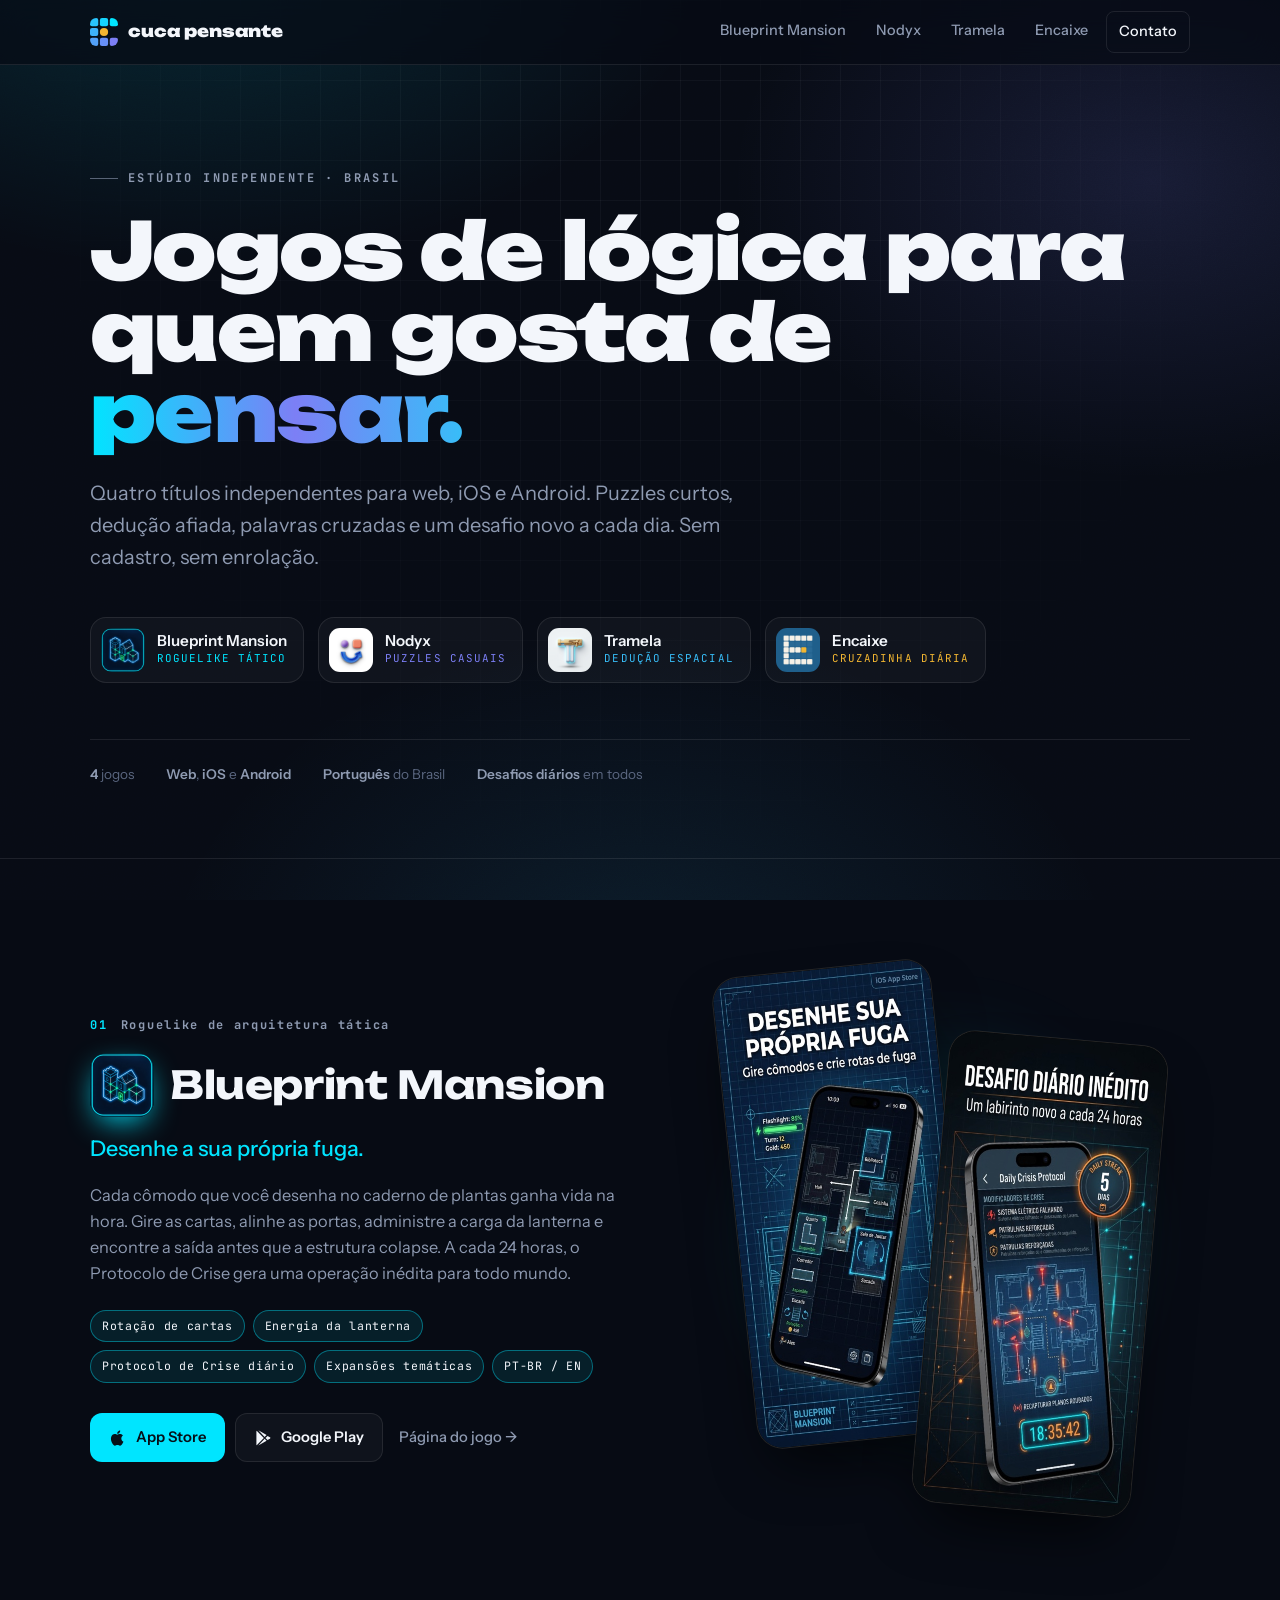
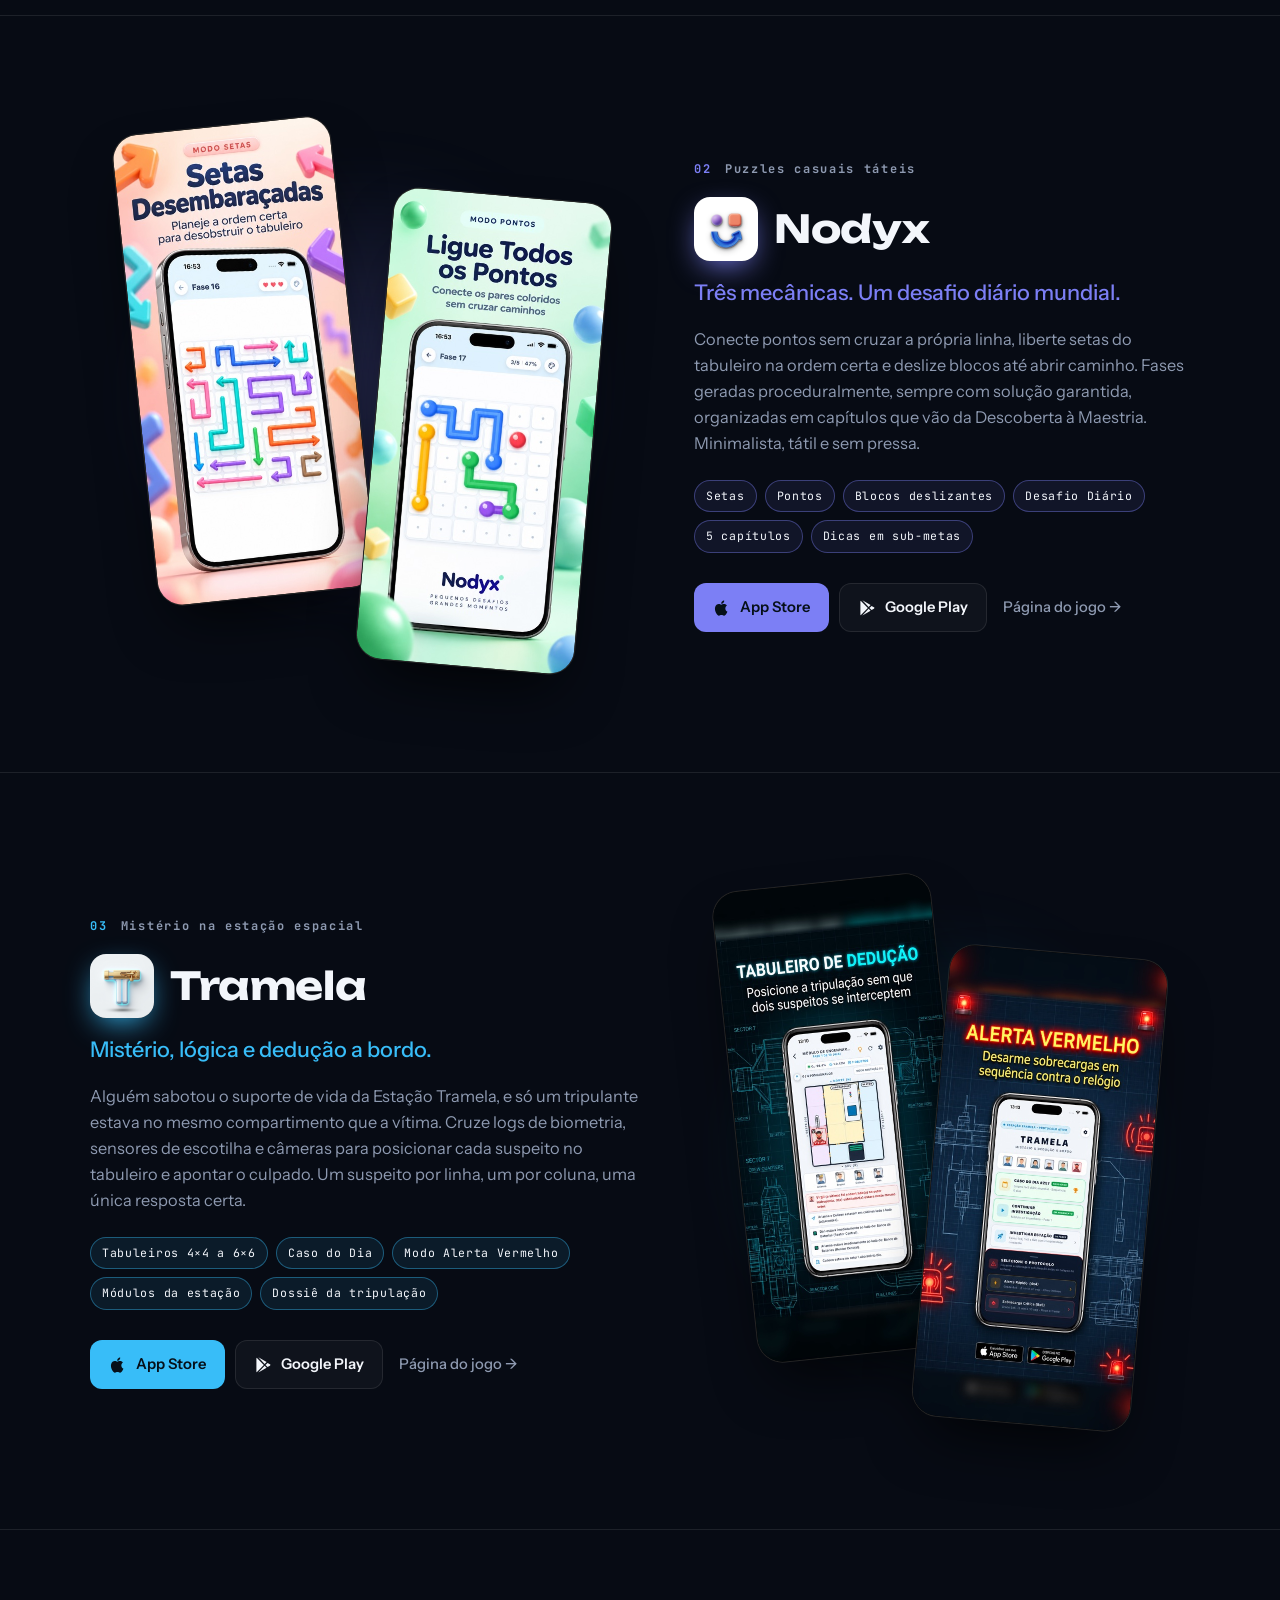
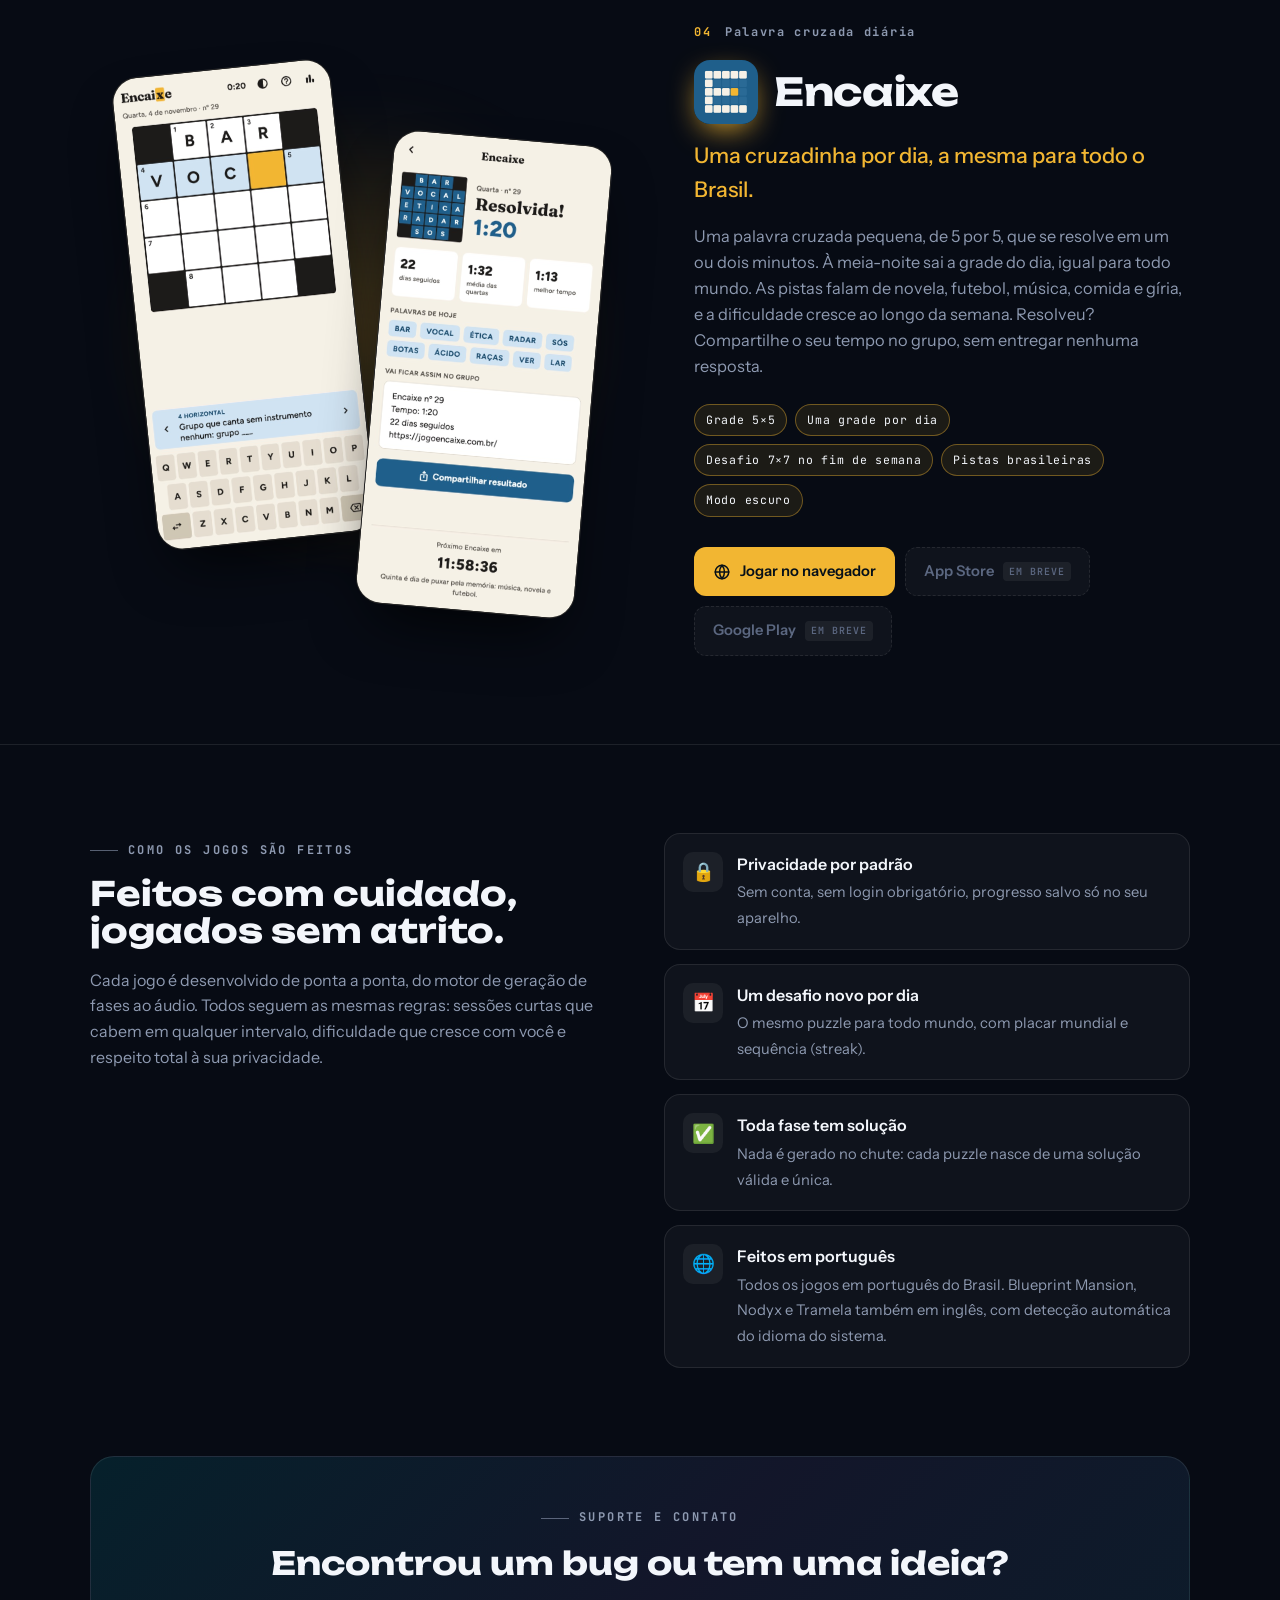
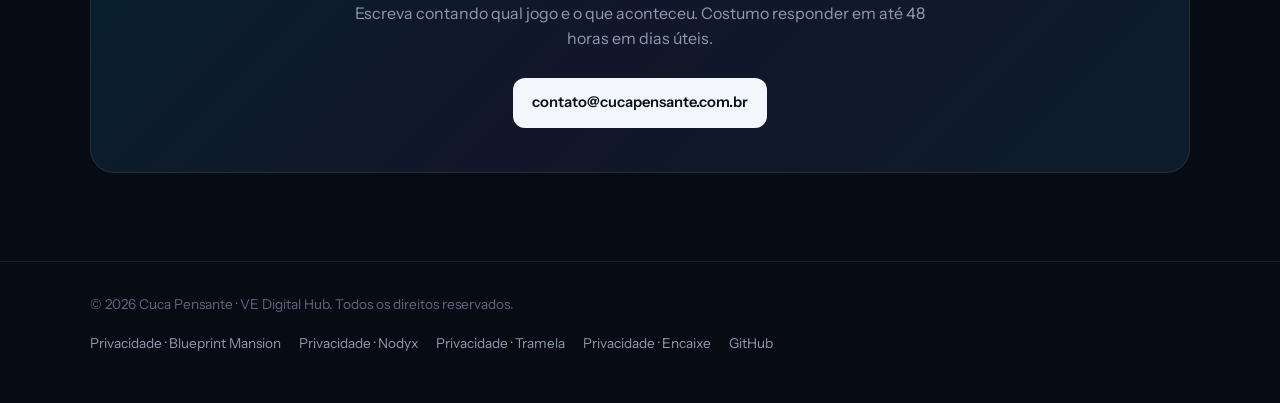
==== commit 36cc7bb2: "feat: Cuca Pensante logo and updated Tramela icon - New brand mark (C built from puzzle tiles with a" ====
--- a/index.html
+++ b/index.html
@@ -9,9 +9,17 @@
   <meta property="og:description" content="Encaixe, Blueprint Mansion, Nodyx e Tramela — palavras cruzadas, puzzles de lógica e dedução para web, iOS e Android.">
   <meta property="og:type" content="website">
   <meta property="og:url" content="https://cucapensante.com.br/">
-  <meta property="og:image" content="https://cucapensante.com.br/assets/blueprint-icon.png">
+  <meta property="og:site_name" content="Cuca Pensante">
+  <meta property="og:locale" content="pt_BR">
+  <meta property="og:image" content="https://cucapensante.com.br/assets/og-image.jpg">
+  <meta property="og:image:width" content="1200">
+  <meta property="og:image:height" content="630">
+  <meta property="og:image:alt" content="Cuca Pensante: jogos de lógica para quem gosta de pensar">
+  <meta name="twitter:card" content="summary_large_image">
   <meta name="theme-color" content="#070B14">
-  <link rel="icon" type="image/png" href="assets/nodyx-icon.png">
+  <link rel="icon" type="image/svg+xml" href="assets/favicon.svg">
+  <link rel="icon" type="image/png" sizes="32x32" href="assets/favicon-32.png">
+  <link rel="apple-touch-icon" href="assets/apple-touch-icon.png">
   <link rel="preconnect" href="https://fonts.googleapis.com">
   <link rel="preconnect" href="https://fonts.gstatic.com" crossorigin>
   <link href="https://fonts.googleapis.com/css2?family=Unbounded:wght@500;700;900&family=Instrument+Sans:ital,wght@0,400;0,500;0,600;1,400&family=JetBrains+Mono:wght@500;700&display=swap" rel="stylesheet">
@@ -85,14 +93,9 @@
     .nav { display: flex; align-items: center; justify-content: space-between; height: 64px; }
     .wordmark {
       display: flex; align-items: center; gap: 10px; text-decoration: none; color: var(--text);
-      font-family: var(--mono); font-size: .8rem; font-weight: 700; letter-spacing: .18em; text-transform: uppercase;
-    }
-    .wordmark .dots { display: flex; gap: 4px; }
-    .wordmark .dots i { width: 8px; height: 8px; border-radius: 2px; display: block; }
-    .wordmark .dots i:nth-child(1) { background: var(--bm); }
-    .wordmark .dots i:nth-child(2) { background: var(--nx); }
-    .wordmark .dots i:nth-child(3) { background: var(--tr); }
-    .wordmark .dots i:nth-child(4) { background: var(--en); }
+      font-family: var(--display); font-size: 1rem; font-weight: 900; letter-spacing: -0.01em; text-transform: lowercase;
+    }
+    .wordmark .mark { width: 28px; height: 28px; flex: none; display: block; }
     nav { display: flex; gap: 6px; }
     nav a {
       color: var(--muted); text-decoration: none; font-size: .9rem; font-weight: 500;
@@ -259,7 +262,7 @@
 
   <header>
     <div class="wrap nav">
-      <a href="#" class="wordmark"><span class="dots"><i></i><i></i><i></i><i></i></span>Cuca Pensante</a>
+      <a href="#" class="wordmark" aria-label="Cuca Pensante"><svg class="mark" viewBox="0 0 68 68" aria-hidden="true"><path d="M53 0A15 15 0 0 1 68 15A5 5 0 0 1 63 20H53A5 5 0 0 1 48 15V5A5 5 0 0 1 53 0Z" fill="#00E5FF"/><rect x="24" y="0" width="20" height="20" rx="5" fill="#15D4FD"/><path d="M15 0A5 5 0 0 1 20 5V15A5 5 0 0 1 15 20H5A5 5 0 0 1 0 15A15 15 0 0 1 15 0Z" fill="#29C3FC"/><rect x="0" y="24" width="20" height="20" rx="5" fill="#3EB2FA"/><path d="M5 48H15A5 5 0 0 1 20 53V63A5 5 0 0 1 15 68A15 15 0 0 1 0 53A5 5 0 0 1 5 48Z" fill="#53A1F8"/><rect x="24" y="48" width="20" height="20" rx="5" fill="#6790F7"/><path d="M53 48H63A5 5 0 0 1 68 53A15 15 0 0 1 53 68A5 5 0 0 1 48 63V53A5 5 0 0 1 53 48Z" fill="#7C7FF5"/><circle cx="34" cy="34" r="10" fill="#F2B632"/></svg>cuca pensante</a>
       <nav>
         <a href="#blueprint-mansion">Blueprint Mansion</a>
         <a href="#nodyx">Nodyx</a>
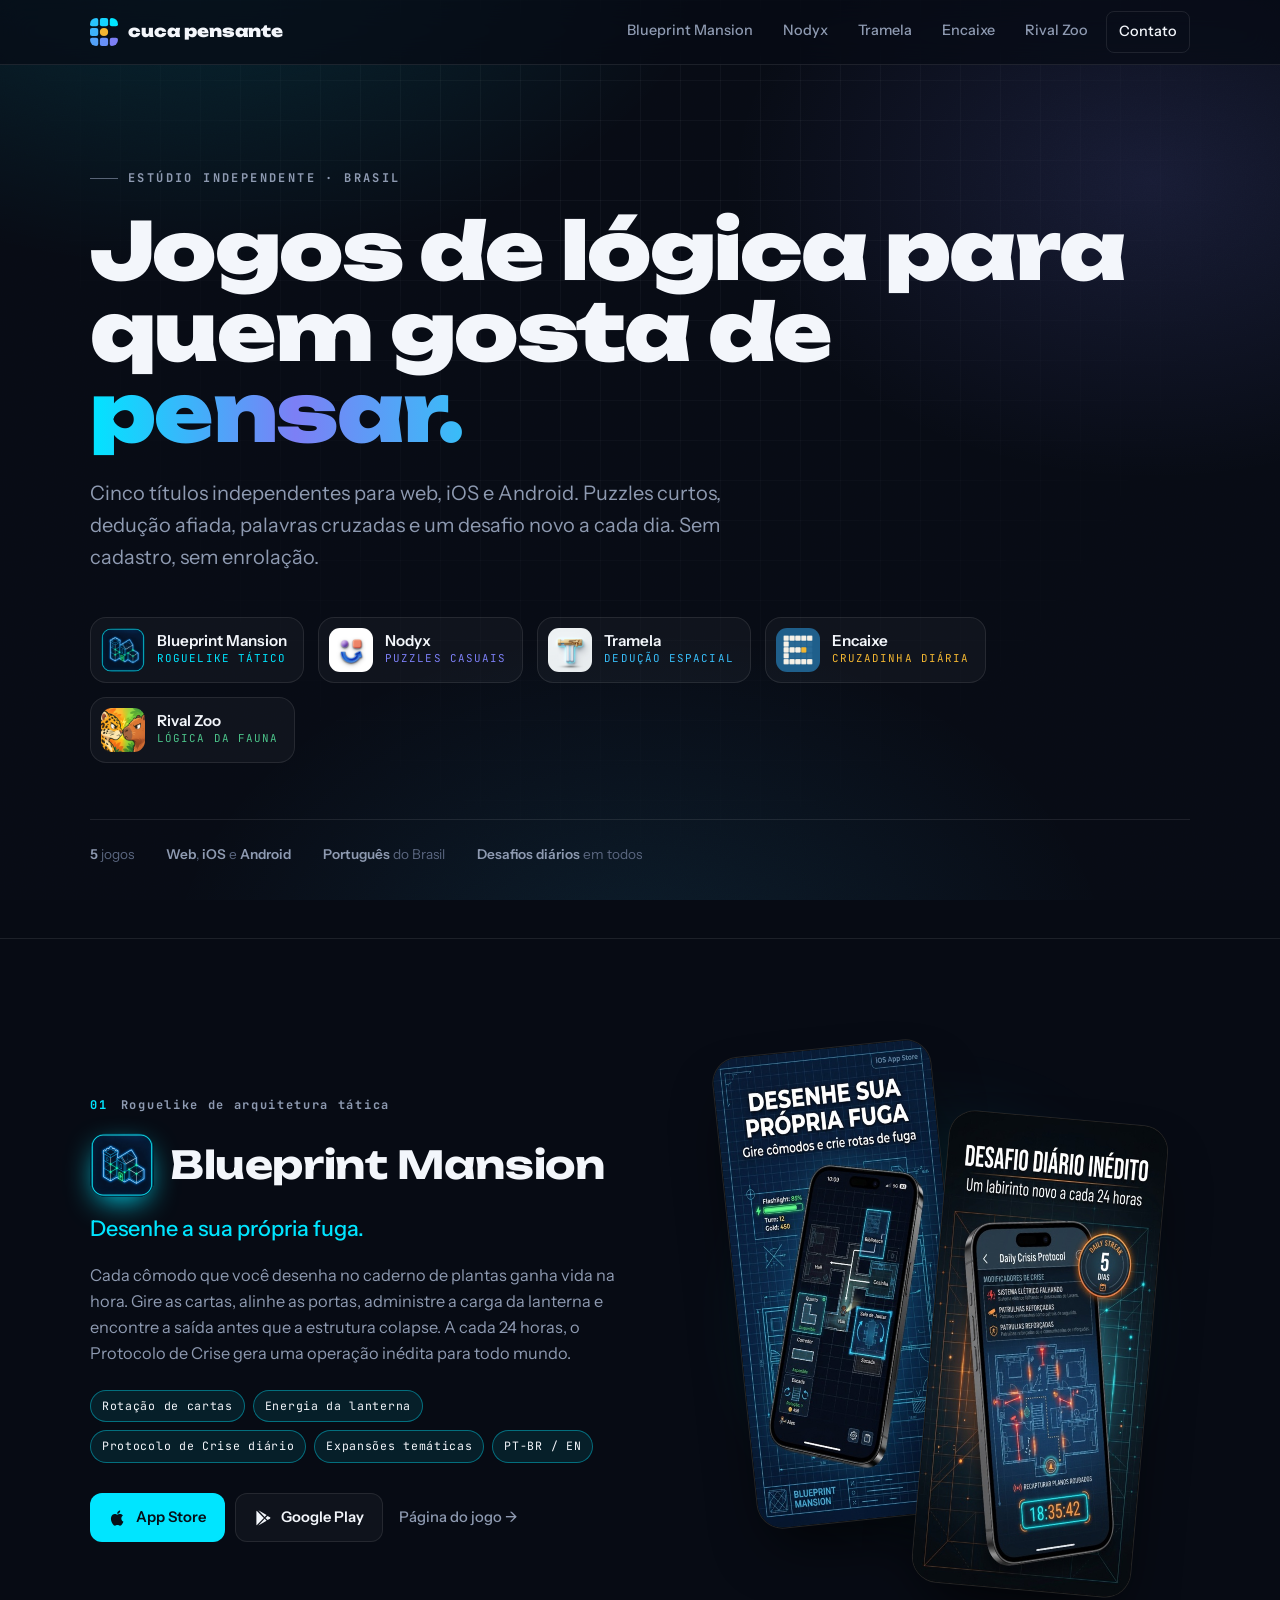
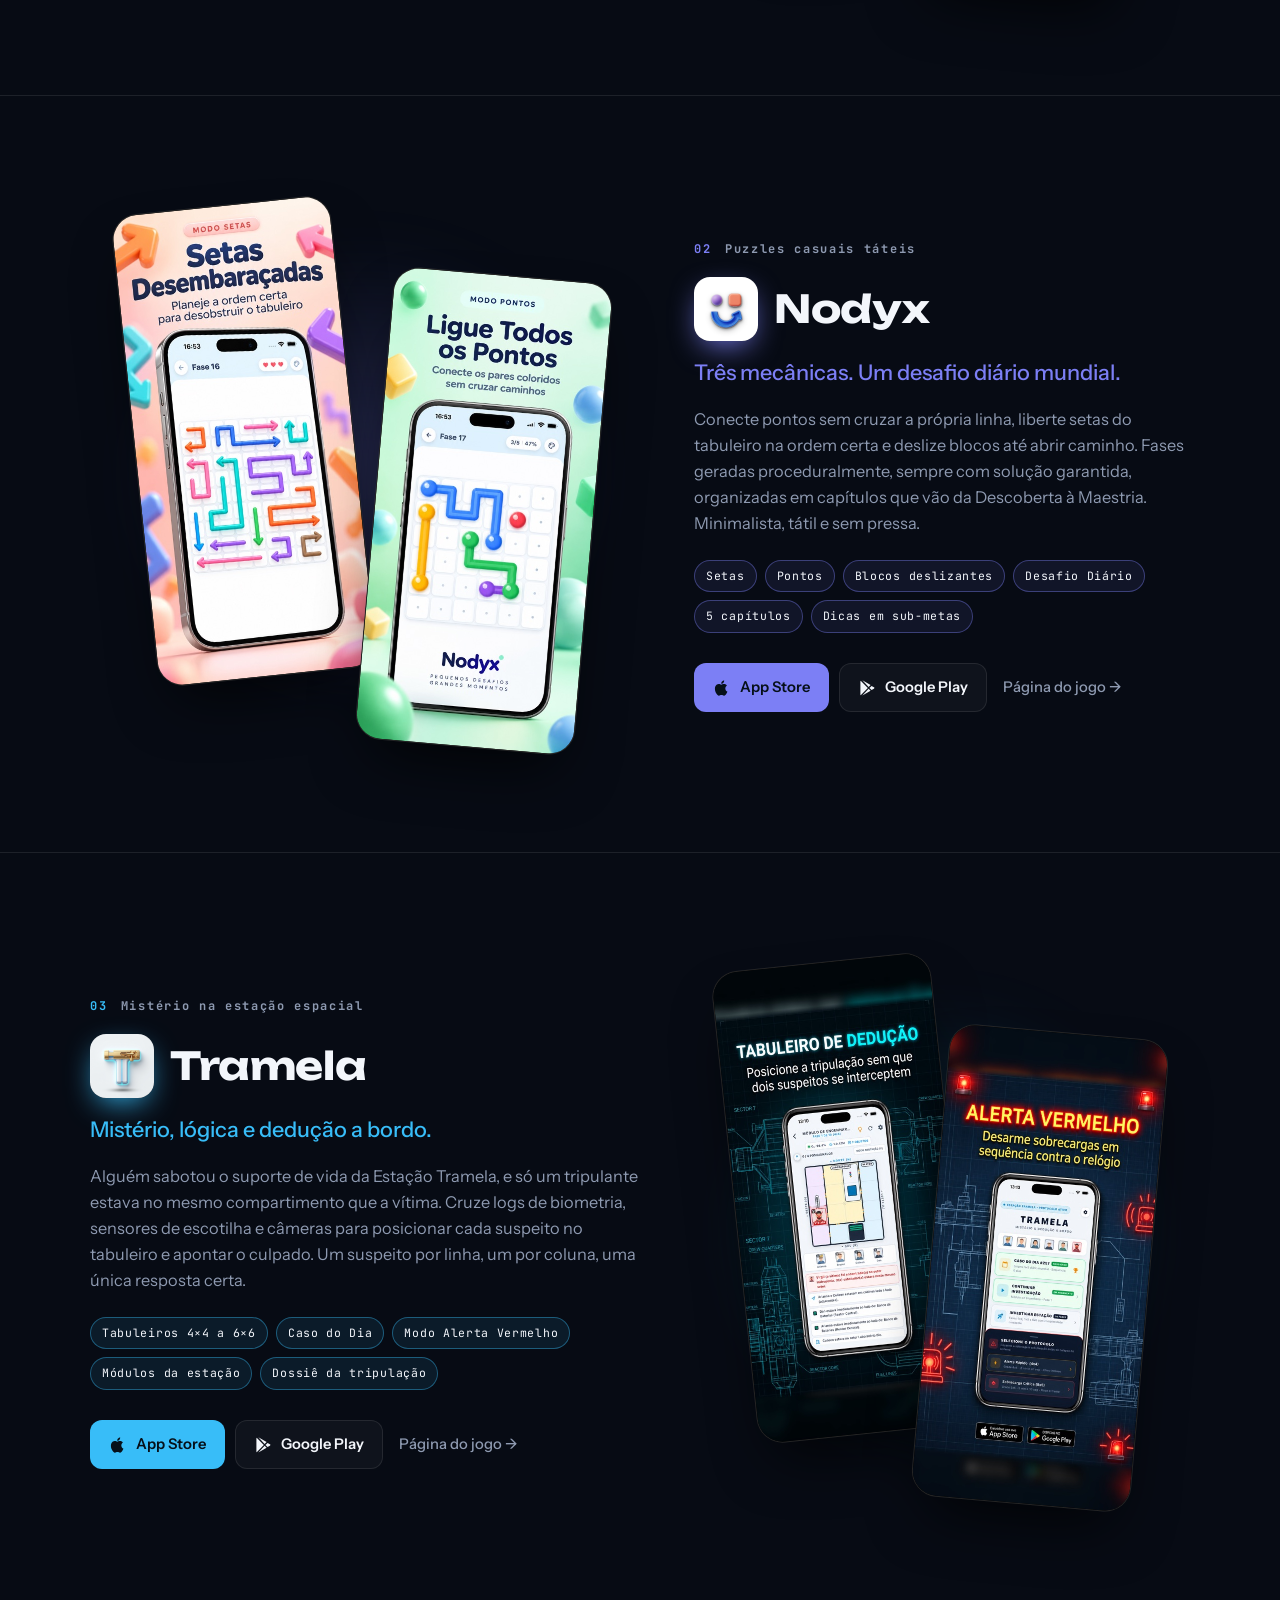
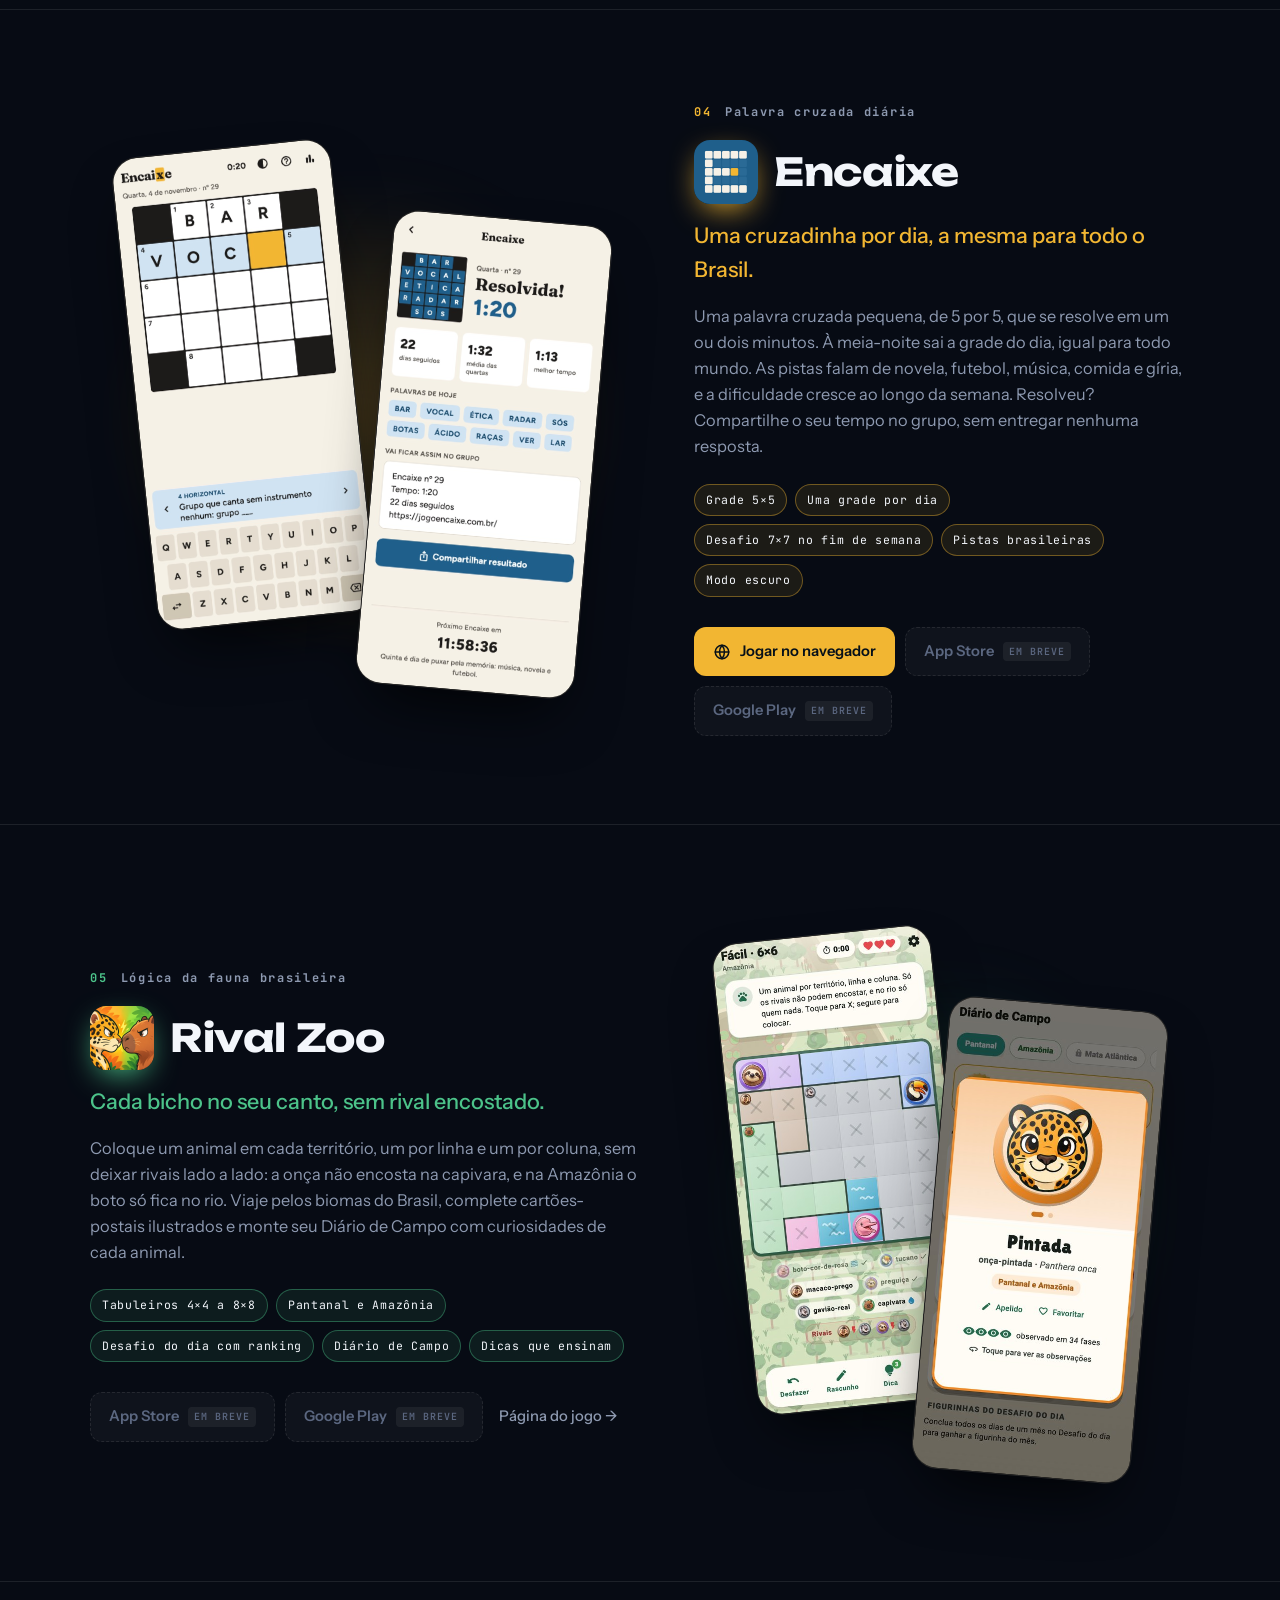
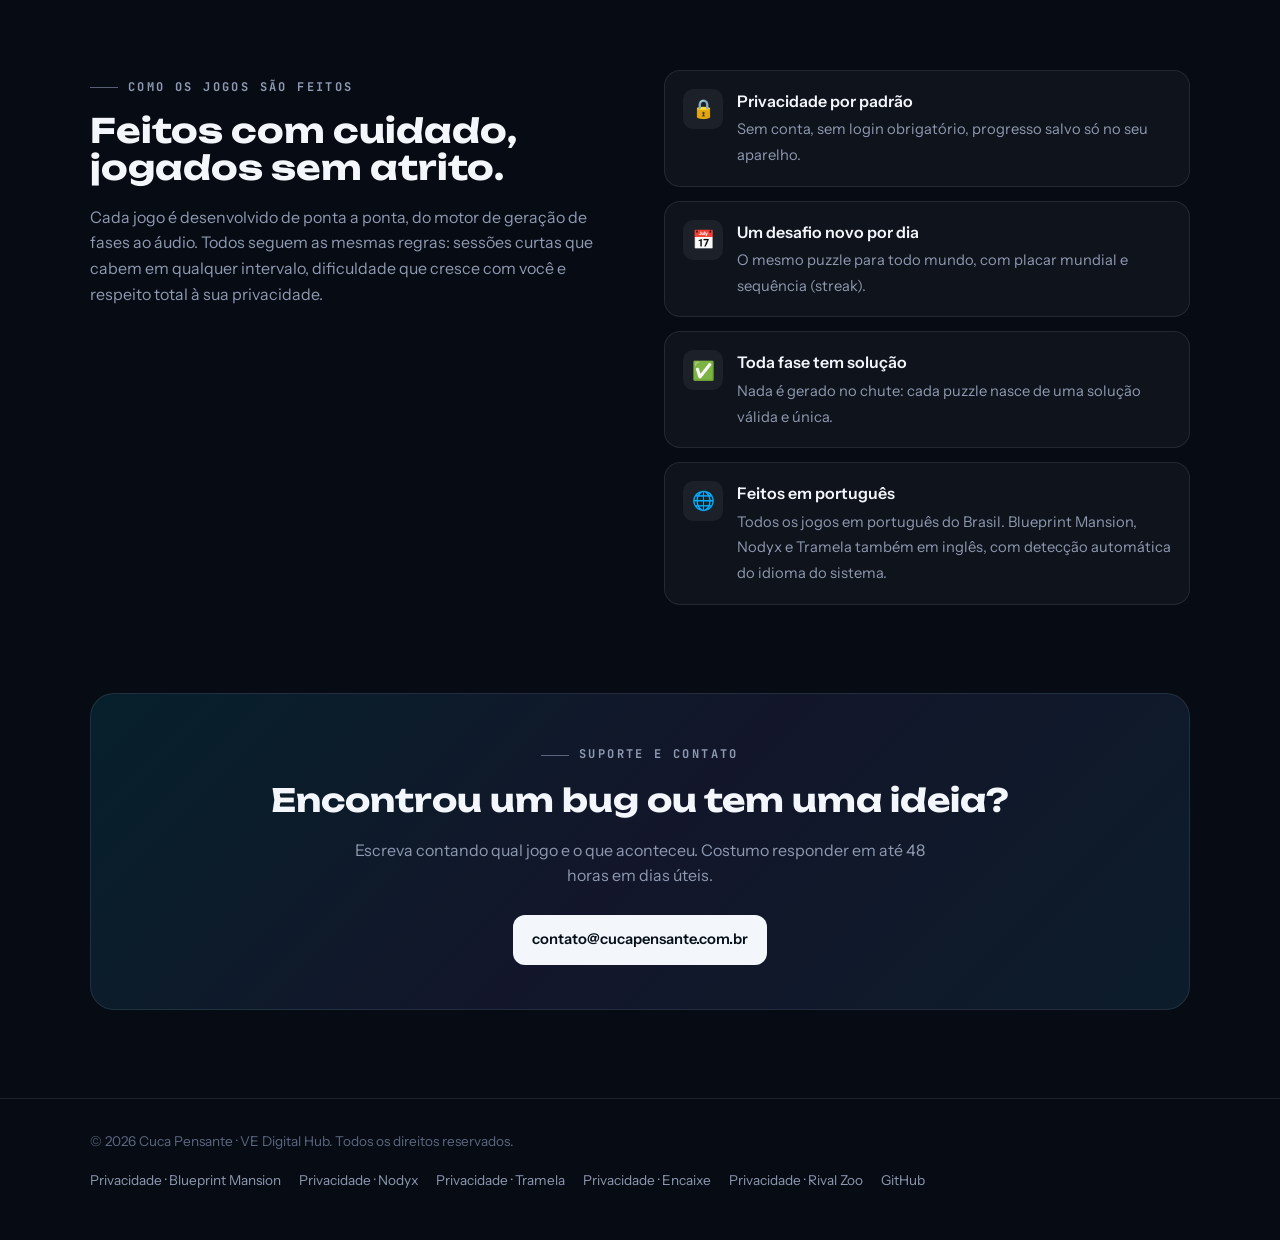
==== commit 2b769e50: "Refactor code structure for improved readability and maintainability" ====
--- a/index.html
+++ b/index.html
@@ -37,6 +37,7 @@
       --nx: #7C7FF5;      /* Nodyx */
       --tr: #38BDF8;      /* Tramela */
       --en: #F2B632;      /* Encaixe */
+      --rz: #4CC38A;      /* Rival Zoo */
       --gold: #E5A93C;
 
       --display: 'Unbounded', system-ui, sans-serif;
@@ -268,6 +269,7 @@
         <a href="#nodyx">Nodyx</a>
         <a href="#tramela">Tramela</a>
         <a href="#encaixe">Encaixe</a>
+        <a href="#rival-zoo">Rival Zoo</a>
         <a href="#contato" class="contact">Contato</a>
       </nav>
     </div>
@@ -279,7 +281,7 @@
       <div class="wrap">
         <div class="eyebrow reveal" style="--i:0">Estúdio independente · Brasil</div>
         <h1 class="reveal" style="--i:1">Jogos de lógica para quem gosta de <em>pensar.</em></h1>
-        <p class="lead reveal" style="--i:2">Quatro títulos independentes para web, iOS e Android. Puzzles curtos, dedução afiada, palavras cruzadas e um desafio novo a cada dia. Sem cadastro, sem enrolação.</p>
+        <p class="lead reveal" style="--i:2">Cinco títulos independentes para web, iOS e Android. Puzzles curtos, dedução afiada, palavras cruzadas e um desafio novo a cada dia. Sem cadastro, sem enrolação.</p>
 
         <div class="dock reveal" style="--i:3">
           <a href="#blueprint-mansion" style="--c: var(--bm)">
@@ -298,10 +300,14 @@
             <img src="assets/encaixe-icon.png" alt="">
             <span><b>Encaixe</b><small>Cruzadinha diária</small></span>
           </a>
+          <a href="#rival-zoo" style="--c: var(--rz)">
+            <img src="assets/rivalzoo-icon.png" alt="">
+            <span><b>Rival Zoo</b><small>Lógica da fauna</small></span>
+          </a>
         </div>
 
         <div class="hero-meta reveal" style="--i:4">
-          <span><b>4</b> jogos</span>
+          <span><b>5</b> jogos</span>
           <span><b>Web</b>, <b>iOS</b> e <b>Android</b></span>
           <span><b>Português</b> do Brasil</span>
           <span><b>Desafios diários</b> em todos</span>
@@ -441,6 +447,35 @@
           <div class="shots">
             <figure class="shot a"><img src="assets/encaixe-1.jpg" alt="Grade do dia do Encaixe sendo resolvida" loading="lazy"></figure>
             <figure class="shot b"><img src="assets/encaixe-2.jpg" alt="Resultado do Encaixe com o tempo para compartilhar" loading="lazy"></figure>
+          </div>
+        </div>
+      </div>
+    </section>
+
+    <!-- ================= RIVAL ZOO ================= -->
+    <section class="game" id="rival-zoo" style="--c: var(--rz)">
+      <div class="wrap">
+        <div class="copy reveal">
+          <div class="num" data-tag="Lógica da fauna brasileira">05</div>
+          <div class="title">
+            <img src="assets/rivalzoo-icon.png" alt="Ícone do Rival Zoo">
+            <h2>Rival Zoo</h2>
+          </div>
+          <h3>Cada bicho no seu canto, sem rival encostado.</h3>
+          <p>Coloque um animal em cada território, um por linha e um por coluna, sem deixar rivais lado a lado: a onça não encosta na capivara, e na Amazônia o boto só fica no rio. Viaje pelos biomas do Brasil, complete cartões-postais ilustrados e monte seu Diário de Campo com curiosidades de cada animal.</p>
+          <div class="chips">
+            <span>Tabuleiros 4×4 a 8×8</span><span>Pantanal e Amazônia</span><span>Desafio do dia com ranking</span><span>Diário de Campo</span><span>Dicas que ensinam</span>
+          </div>
+          <div class="actions">
+            <span class="btn soon" aria-disabled="true">App Store <small>em breve</small></span>
+            <span class="btn soon" aria-disabled="true">Google Play <small>em breve</small></span>
+            <a class="link" href="apps/rival-zoo/">Página do jogo</a>
+          </div>
+        </div>
+        <div class="visual reveal">
+          <div class="shots">
+            <figure class="shot a"><img src="assets/rivalzoo-2.jpg" alt="Fase da Amazônia no Rival Zoo, com rio e rivais" loading="lazy"></figure>
+            <figure class="shot b"><img src="assets/rivalzoo-4.jpg" alt="Diário de Campo do Rival Zoo" loading="lazy"></figure>
           </div>
         </div>
       </div>
@@ -484,6 +519,7 @@
         <a href="https://emanuelcastro.github.io/nodyx/privacy.html">Privacidade · Nodyx</a>
         <a href="https://emanuelcastro.github.io/tramela/privacy.html">Privacidade · Tramela</a>
         <a href="https://jogoencaixe.com.br/privacidade/">Privacidade · Encaixe</a>
+        <a href="apps/rival-zoo/privacidade/">Privacidade · Rival Zoo</a>
         <a href="https://github.com/emanuelcastro" target="_blank" rel="noopener">GitHub</a>
       </div>
     </div>
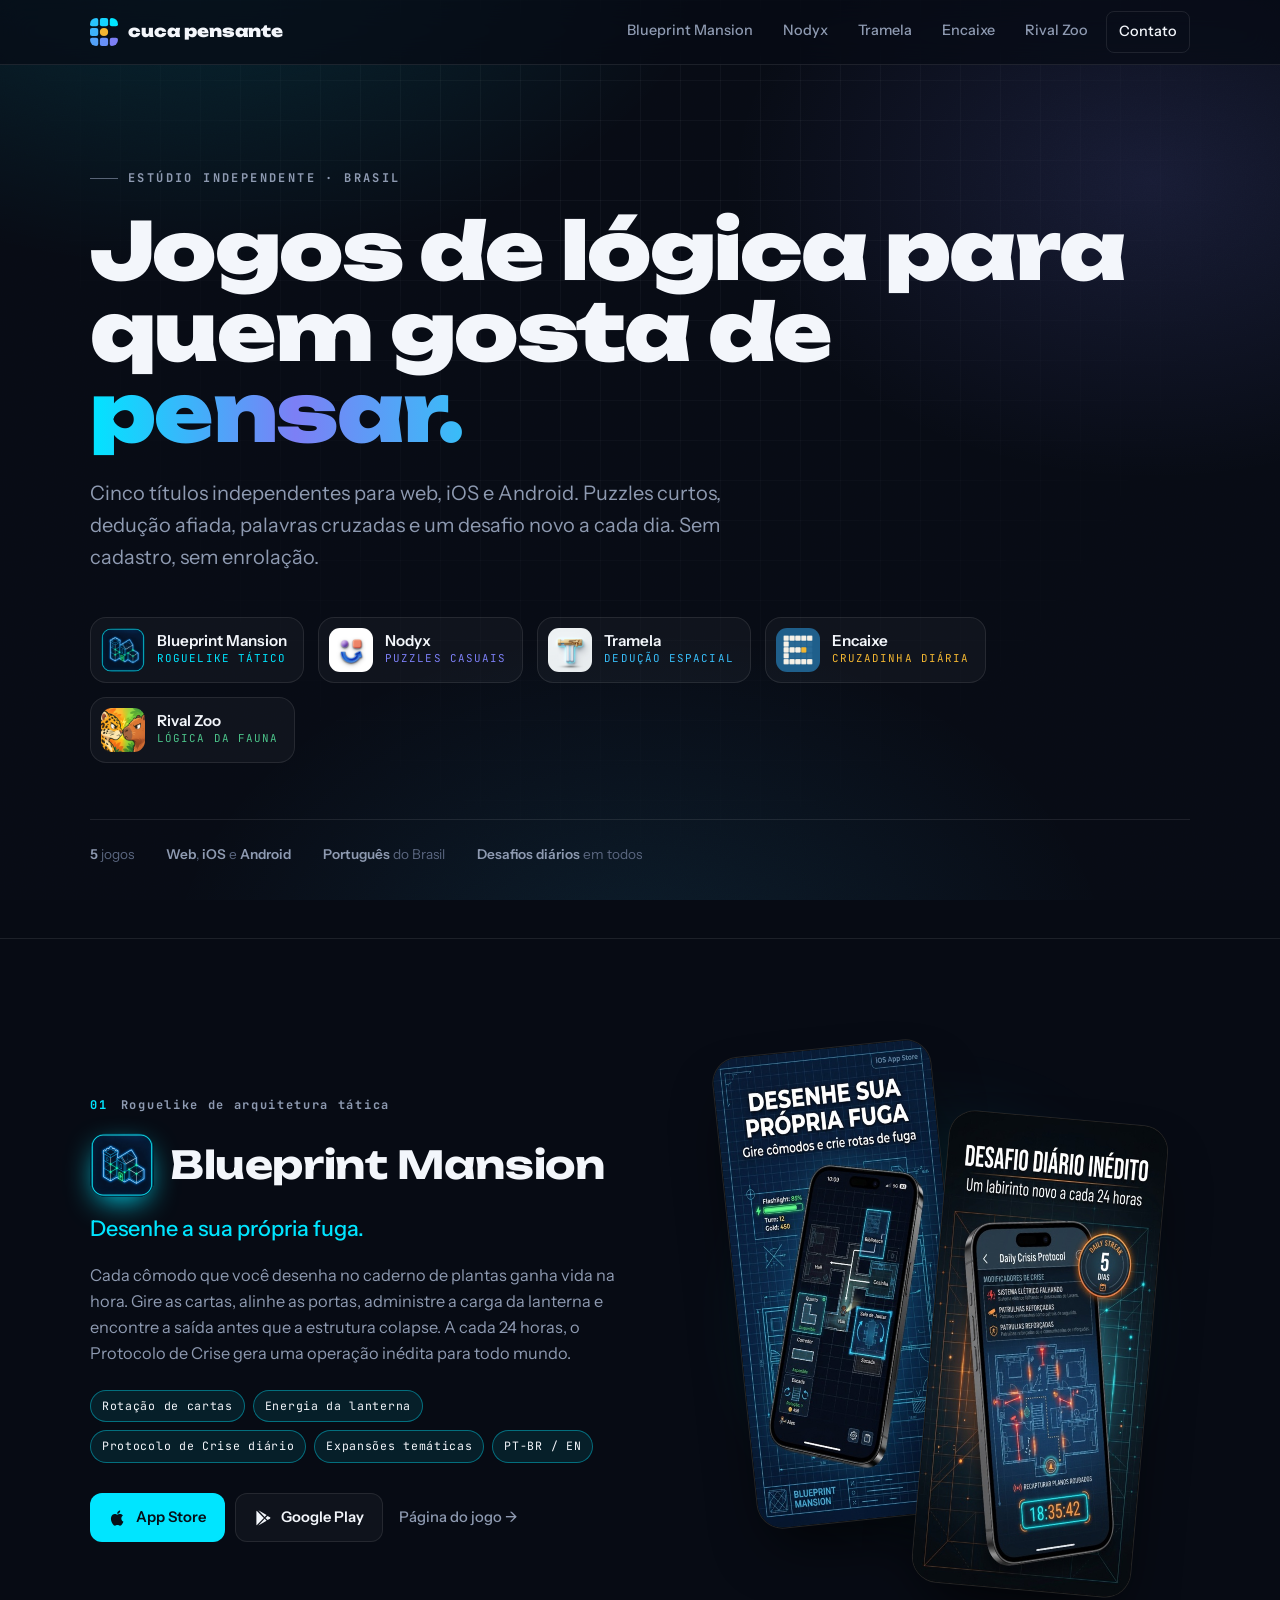
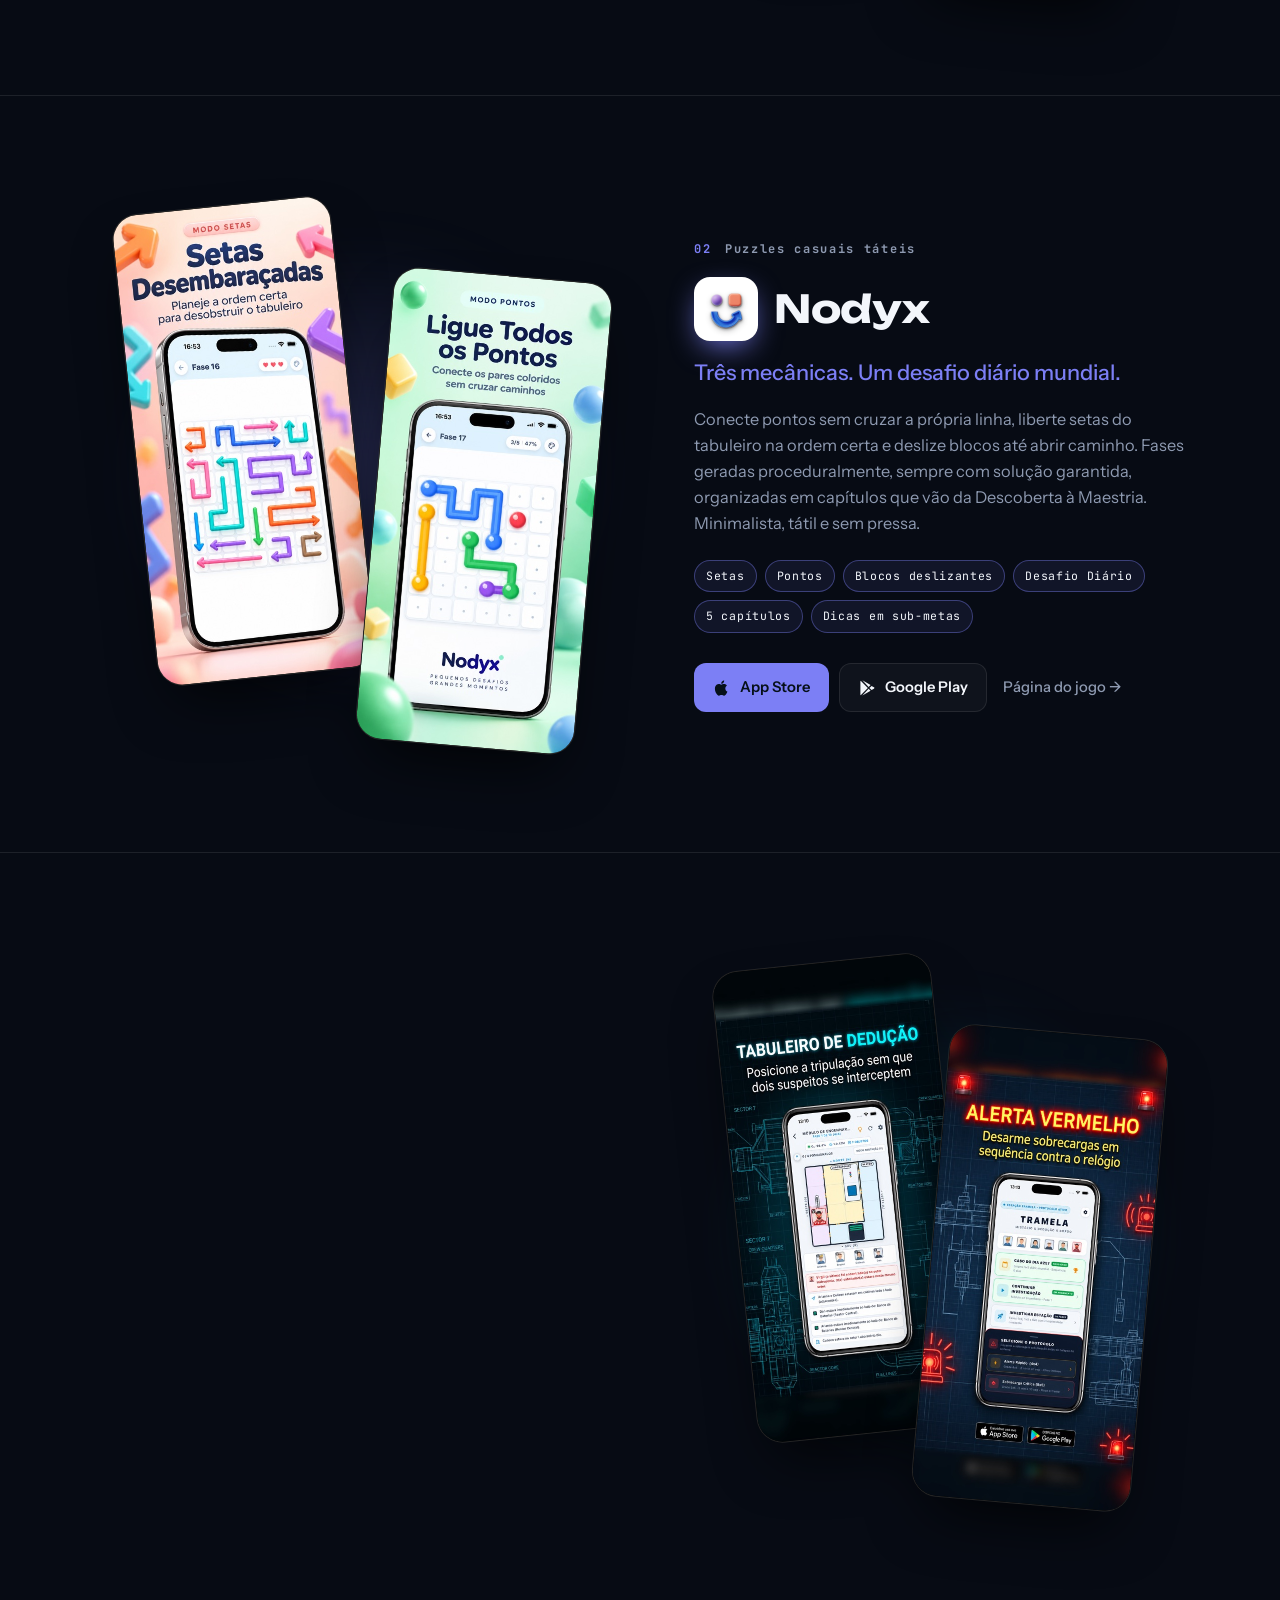
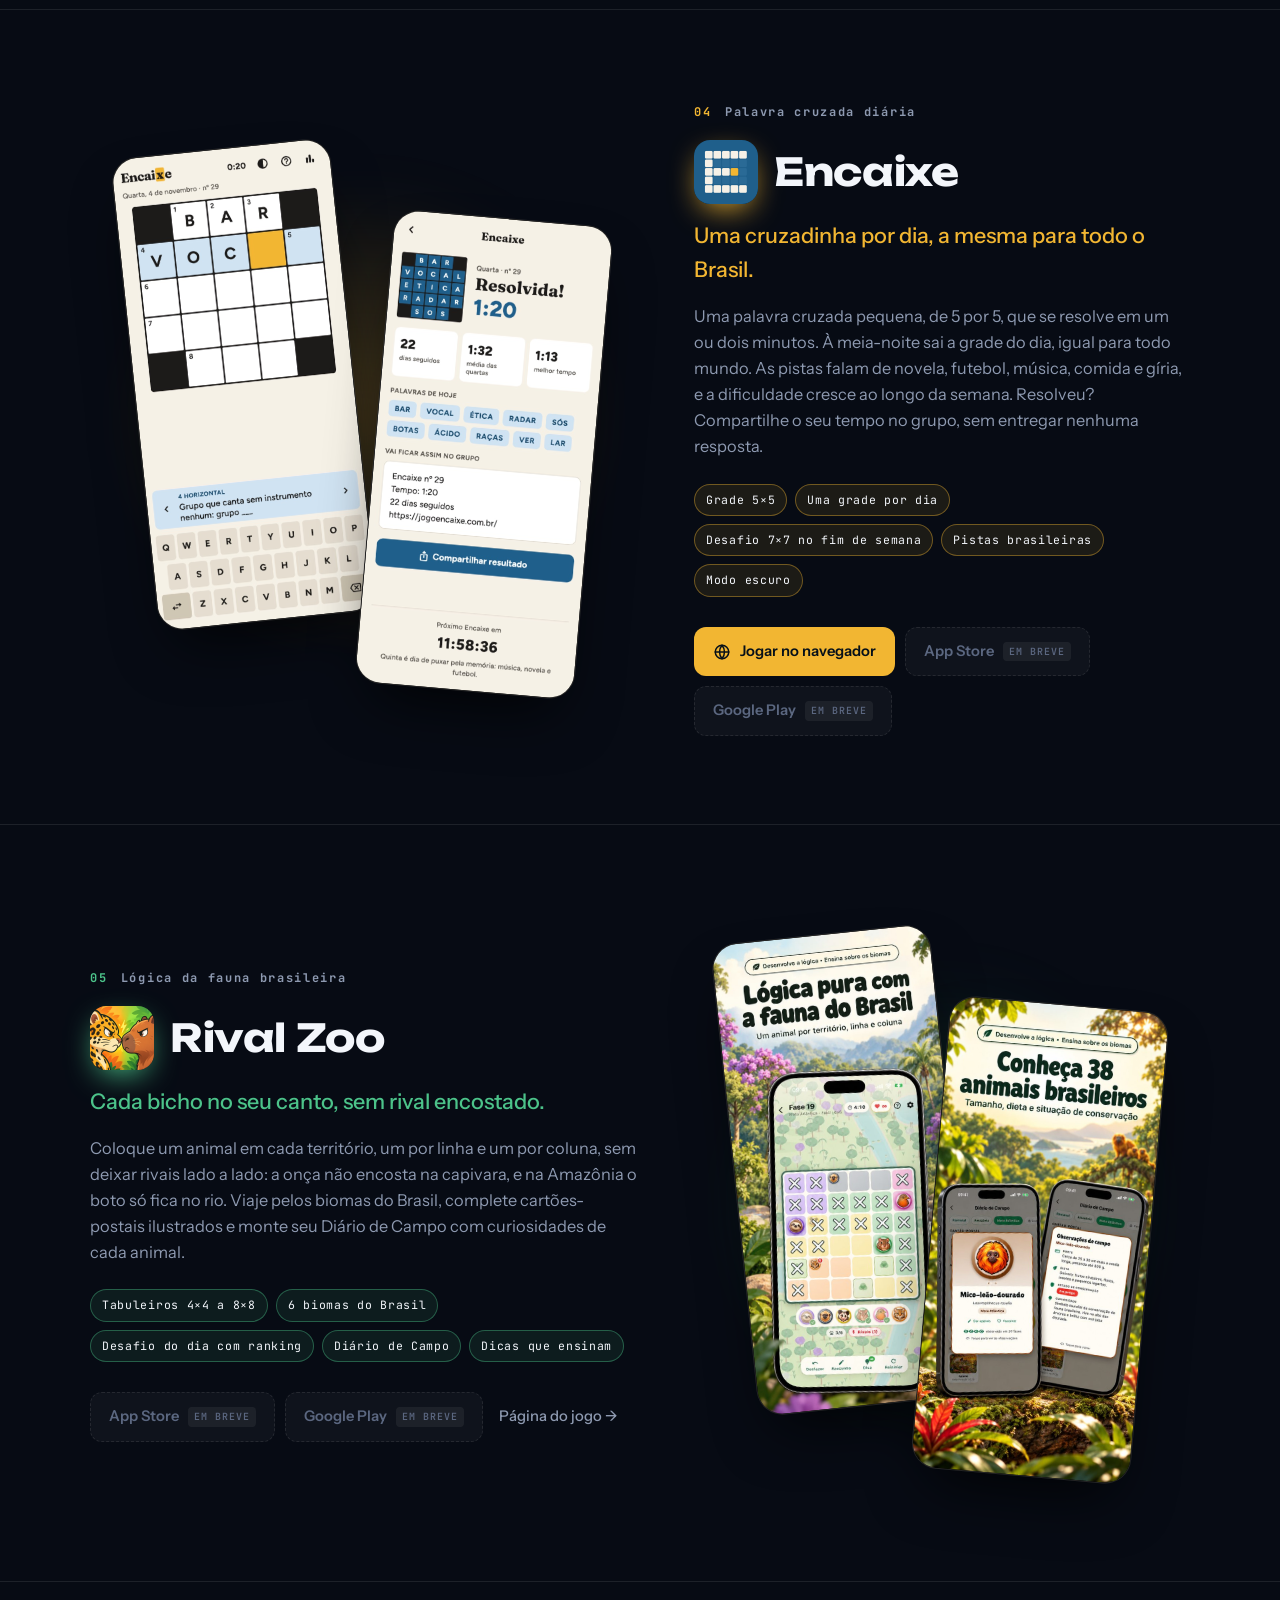
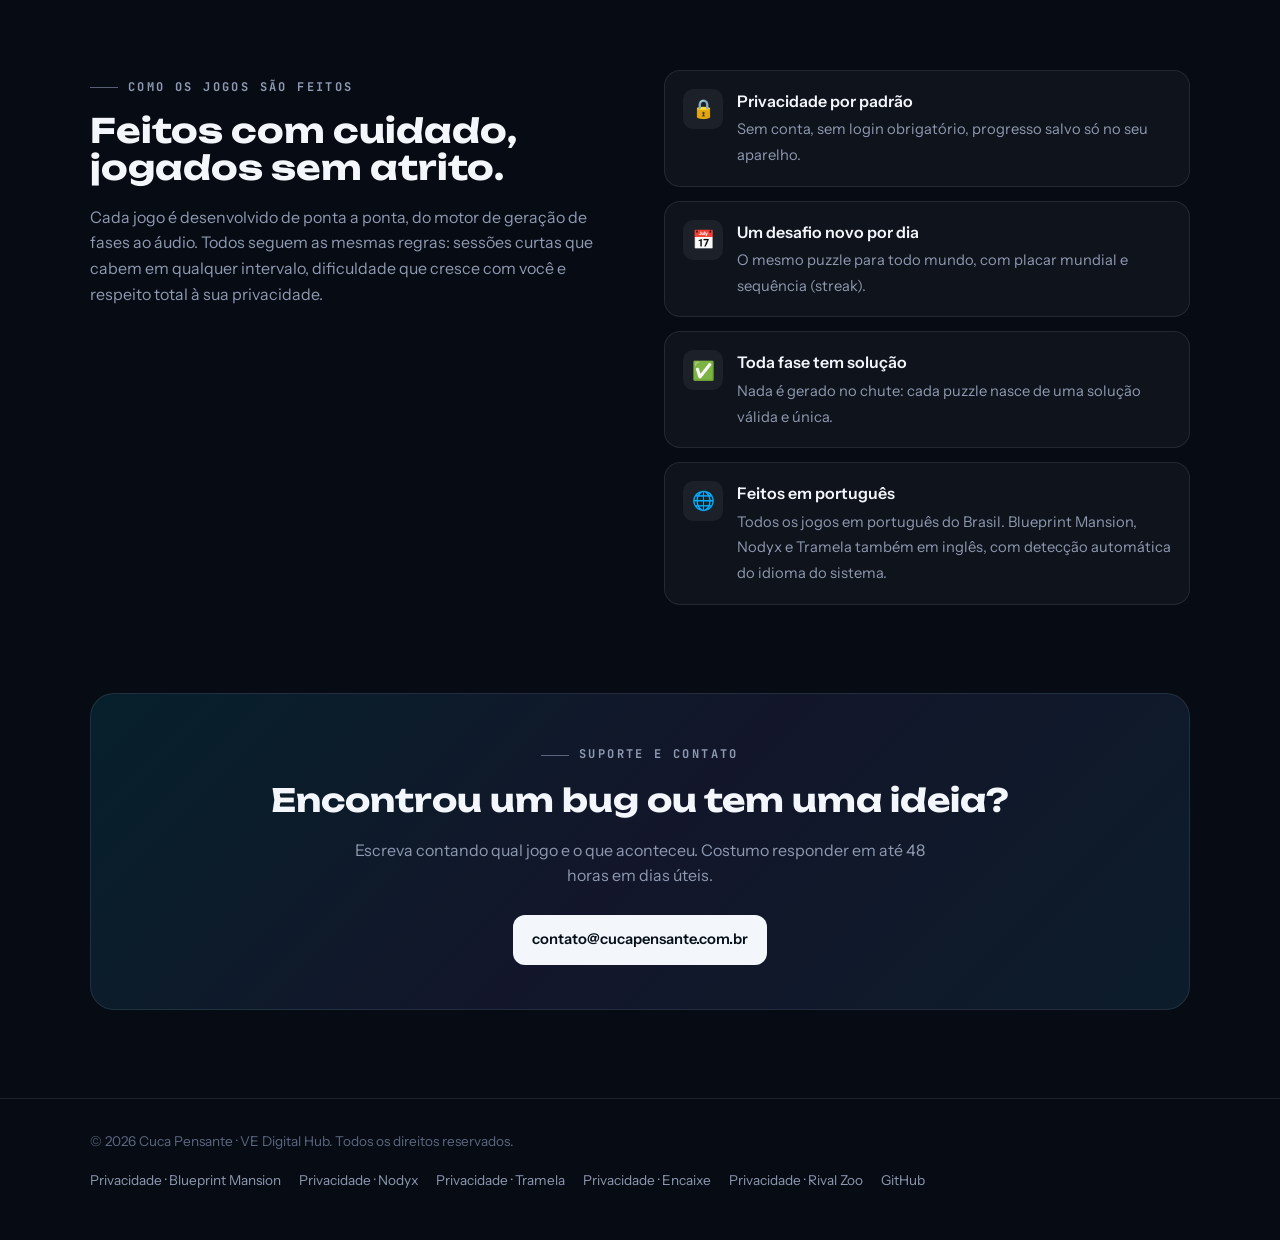
==== commit ef359196: "Rival Zoo: imagens publicitárias no site e os seis biomas Galeria e destaques com as 10 peças da loj" ====
--- a/index.html
+++ b/index.html
@@ -464,7 +464,7 @@
           <h3>Cada bicho no seu canto, sem rival encostado.</h3>
           <p>Coloque um animal em cada território, um por linha e um por coluna, sem deixar rivais lado a lado: a onça não encosta na capivara, e na Amazônia o boto só fica no rio. Viaje pelos biomas do Brasil, complete cartões-postais ilustrados e monte seu Diário de Campo com curiosidades de cada animal.</p>
           <div class="chips">
-            <span>Tabuleiros 4×4 a 8×8</span><span>Pantanal e Amazônia</span><span>Desafio do dia com ranking</span><span>Diário de Campo</span><span>Dicas que ensinam</span>
+            <span>Tabuleiros 4×4 a 8×8</span><span>6 biomas do Brasil</span><span>Desafio do dia com ranking</span><span>Diário de Campo</span><span>Dicas que ensinam</span>
           </div>
           <div class="actions">
             <span class="btn soon" aria-disabled="true">App Store <small>em breve</small></span>
@@ -474,8 +474,8 @@
         </div>
         <div class="visual reveal">
           <div class="shots">
-            <figure class="shot a"><img src="assets/rivalzoo-2.jpg" alt="Fase da Amazônia no Rival Zoo, com rio e rivais" loading="lazy"></figure>
-            <figure class="shot b"><img src="assets/rivalzoo-4.jpg" alt="Diário de Campo do Rival Zoo" loading="lazy"></figure>
+            <figure class="shot a"><img src="assets/rivalzoo-pub-01.jpg" alt="Rival Zoo: lógica pura com a fauna do Brasil" loading="lazy"></figure>
+            <figure class="shot b"><img src="assets/rivalzoo-pub-03.jpg" alt="Diário de Campo: conheça 38 animais brasileiros" loading="lazy"></figure>
           </div>
         </div>
       </div>
